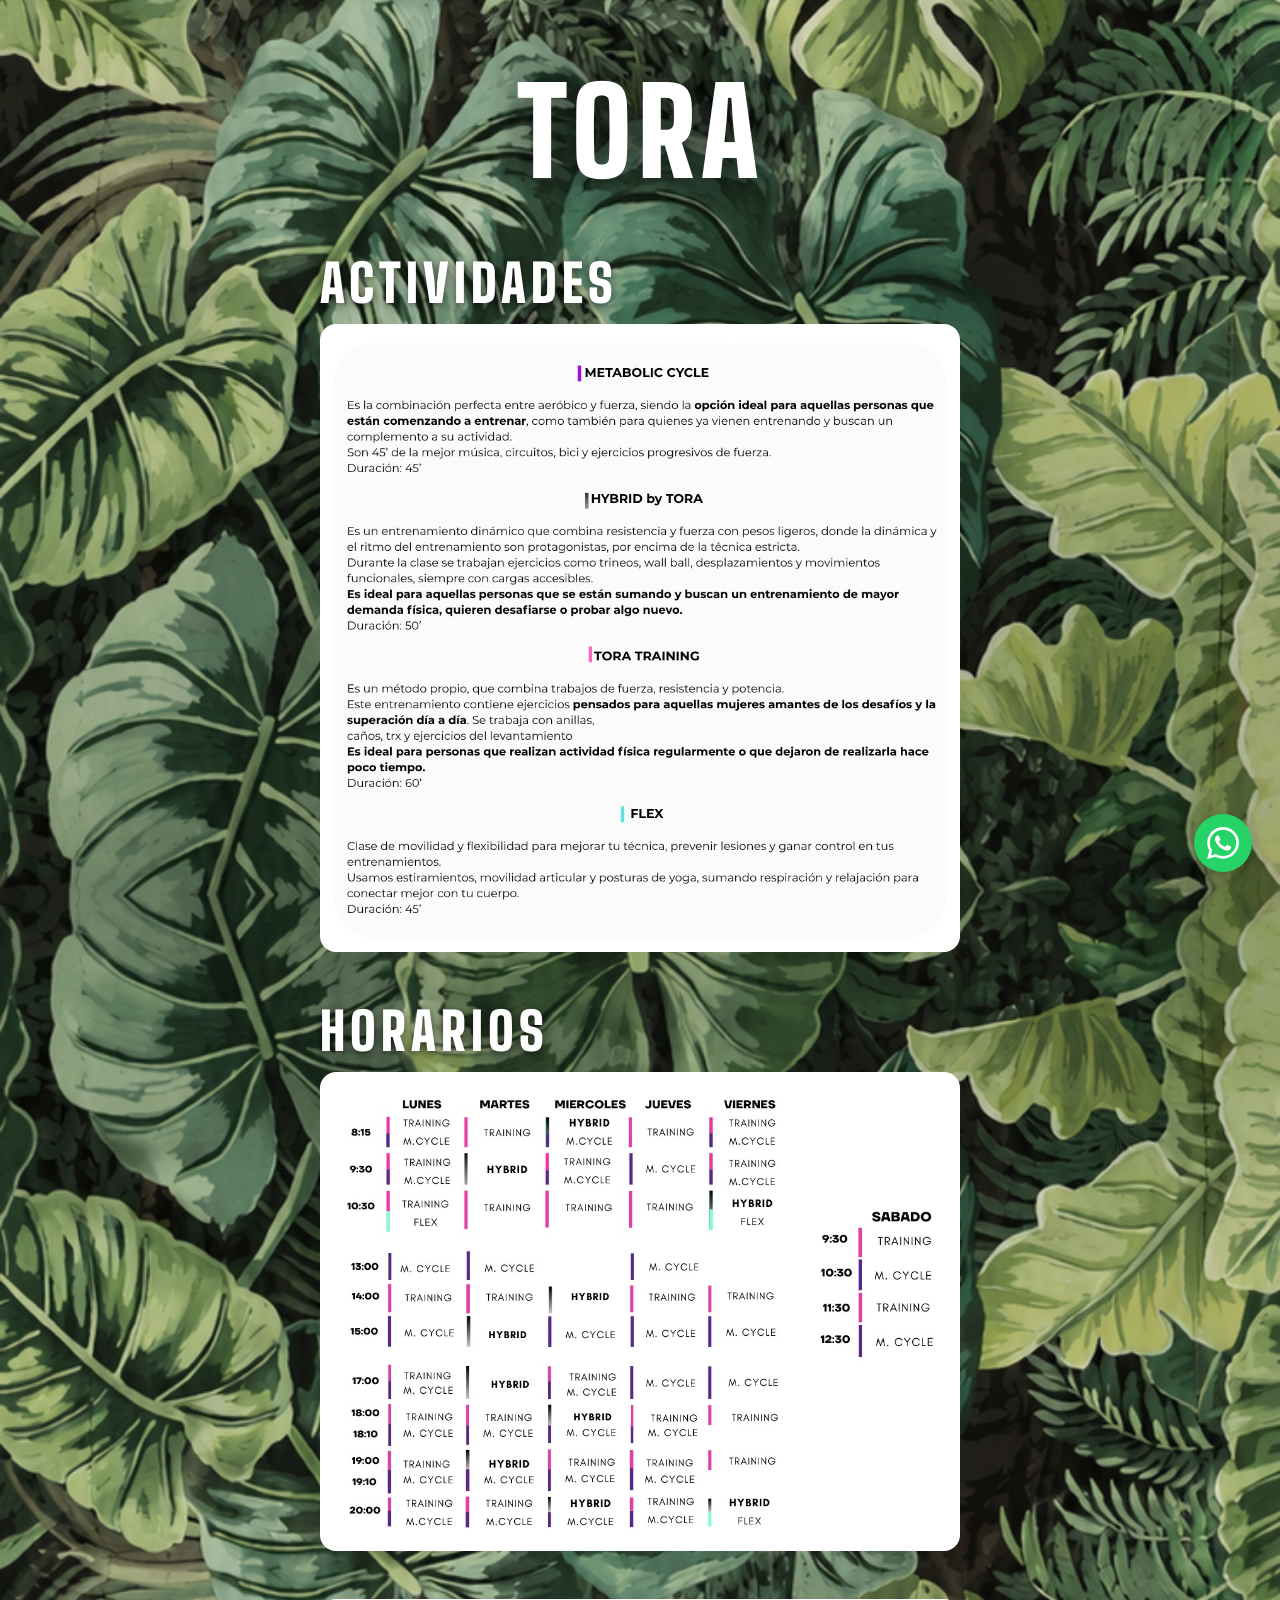
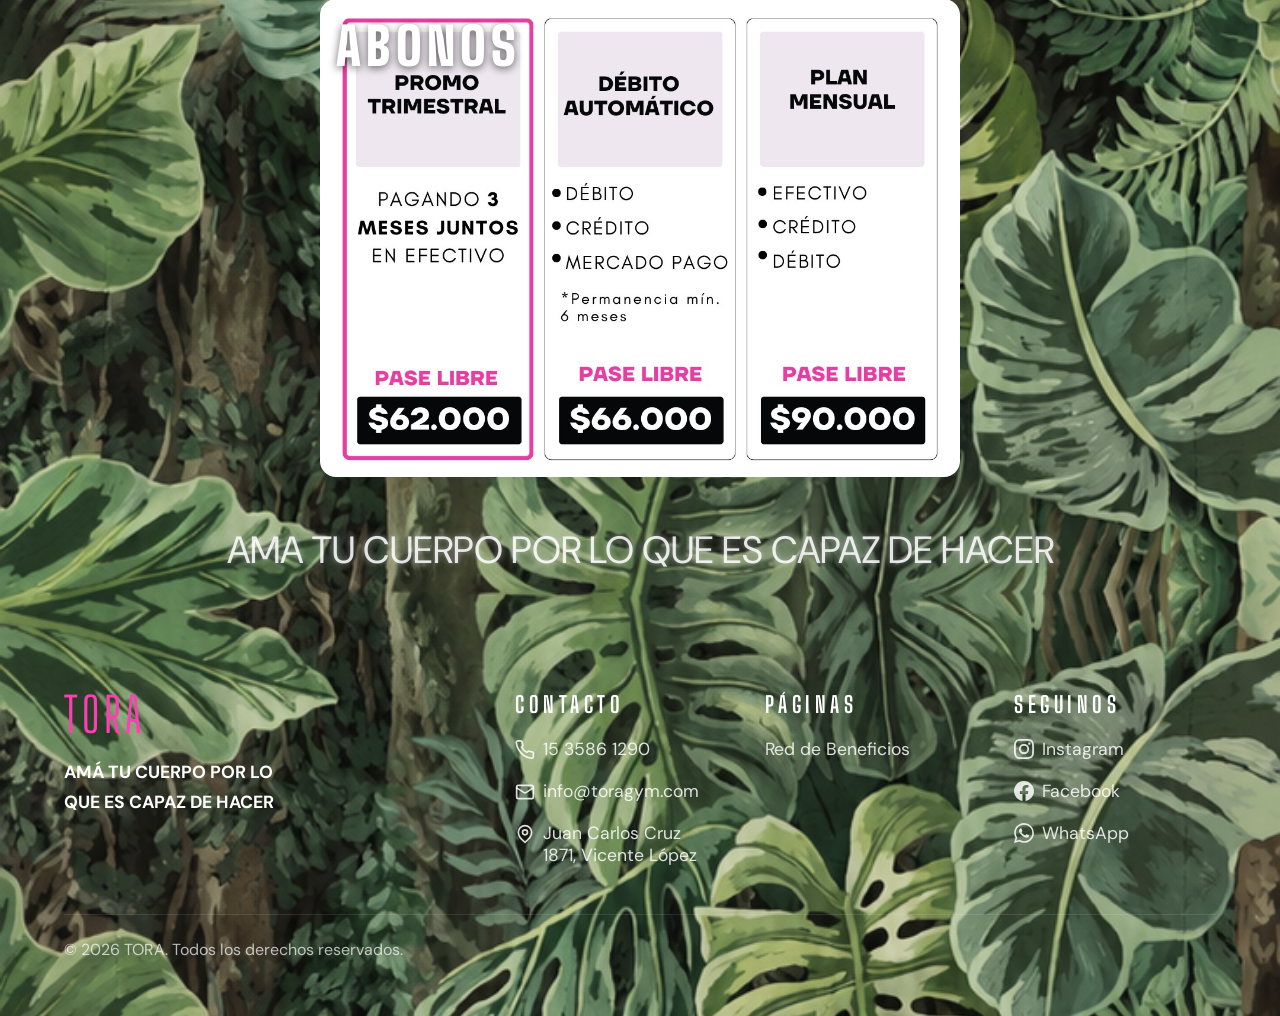
==== index.html @ 44828d50 "feat: título de abonos como overlay en imagen, text-shadow en todos los títulos Co-Authored-By: Clau" ====
<!doctype html>
<html lang="es">
  <head>
    <meta charset="UTF-8" />
    <meta name="viewport" content="width=device-width, initial-scale=1.0" />
    <title>TORA</title>
    <link rel="stylesheet" href="styles.css" />
    <link rel="preconnect" href="https://fonts.googleapis.com" />
    <link rel="preconnect" href="https://fonts.gstatic.com" crossorigin />
    <link
      href="https://fonts.googleapis.com/css2?family=Big+Shoulders+Display:wght@100;400;600;700;800;900&family=DM+Sans:wght@400;500;600;700&display=swap"
      rel="stylesheet"
    />
  </head>
  <body>
    <div class="page">
      <!-- LOGO -->
      <div class="logo-group">
        <h1 class="logo">TORA</h1>
      </div>

      <!-- ACTIVIDADES -->
      <div class="seccion">
        <h2 class="seccion__titulo">Actividades</h2>
        <img
          class="seccion__imagen"
          src="assets/actividades.jpeg"
          alt="Actividades"
          data-index="0"
        />
      </div>

      <!-- HORARIOS -->
      <div class="seccion">
        <h2 class="seccion__titulo">Horarios</h2>
        <img
          class="seccion__imagen"
          src="assets/horarios.jpeg"
          alt="Horarios"
          data-index="1"
        />
      </div>

      <!-- ABONOS -->
      <div class="seccion">
        <div class="seccion__img-wrapper">
          <h2 class="seccion__titulo seccion__titulo--overlay">Abonos</h2>
          <img
            class="seccion__imagen"
            src="assets/abonos.jpeg"
            alt="Abonos"
            data-index="2"
          />
        </div>
      </div>

      <p class="logo-tagline">AMA TU CUERPO POR LO QUE ES CAPAZ DE HACER</p>
    </div>

    <!-- FOOTER -->
    <footer class="footer">
      <div class="footer__inner">
        <div class="footer__grid">
          <!-- Marca -->
          <div class="footer__brand">
            <span class="footer__brand-title">TORA</span>
            <p class="footer__brand-tagline">Amá tu cuerpo por lo</p>
            <p class="footer__brand-tagline">que es capaz de hacer</p>
          </div>


          <!-- Contacto -->
          <div>
            <h4 class="footer__section-title">Contacto</h4>
            <div class="footer__contact">
              <a href="tel:+5491535861290">
                <svg
                  xmlns="http://www.w3.org/2000/svg"
                  width="20"
                  height="20"
                  viewBox="0 0 24 24"
                  fill="none"
                  stroke="currentColor"
                  stroke-width="2"
                  stroke-linecap="round"
                  stroke-linejoin="round"
                  aria-hidden="true"
                >
                  <path
                    d="M22 16.92v3a2 2 0 0 1-2.18 2 19.79 19.79 0 0 1-8.63-3.07A19.5 19.5 0 0 1 4.69 12
                    19.79 19.79 0 0 1 1.61 3.41 2 2 0 0 1 3.59 1h3a2 2 0 0 1 2 1.72c.127.96.361 1.903.7 2.81
                    a2 2 0 0 1-.45 2.11L7.91 8.52a16 16 0 0 0 6.29 6.29l.93-.93a2 2 0 0 1 2.11-.45
                    c.907.339 1.85.573 2.81.7A2 2 0 0 1 22 16.92z"
                  />
                </svg>
                <span>15 3586 1290</span>
              </a>
              <a href="mailto:info@toragym.com">
                <svg
                  xmlns="http://www.w3.org/2000/svg"
                  width="20"
                  height="20"
                  viewBox="0 0 24 24"
                  fill="none"
                  stroke="currentColor"
                  stroke-width="2"
                  stroke-linecap="round"
                  stroke-linejoin="round"
                  aria-hidden="true"
                >
                  <rect width="20" height="16" x="2" y="4" rx="2" />
                  <path d="m22 7-8.97 5.7a1.94 1.94 0 0 1-2.06 0L2 7" />
                </svg>
                <span>info@toragym.com</span>
              </a>
              <a
                href="https://maps.app.goo.gl/5t8VWVGP1xhPYUW1A"
                target="_blank"
                rel="noopener noreferrer"
              >
                <svg
                  xmlns="http://www.w3.org/2000/svg"
                  width="20"
                  height="20"
                  viewBox="0 0 24 24"
                  fill="none"
                  stroke="currentColor"
                  stroke-width="2"
                  stroke-linecap="round"
                  stroke-linejoin="round"
                  aria-hidden="true"
                >
                  <path d="M20 10c0 6-8 12-8 12S4 16 4 10a8 8 0 0 1 16 0Z" />
                  <circle cx="12" cy="10" r="3" />
                </svg>
                <span>Juan Carlos Cruz 1871, Vicente López</span>
              </a>
            </div>
          </div>

          <!-- Páginas -->
          <div>
            <h4 class="footer__section-title">Páginas</h4>
            <ul class="footer__list">
              <li><a href="/beneficios">Red de Beneficios</a></li>
            </ul>
          </div>

          <!-- Redes -->
          <div>
            <h4 class="footer__section-title">Seguinos</h4>
            <ul class="footer__list">
              <li>
                <a
                  href="https://instagram.com/tora_arg"
                  target="_blank"
                  rel="noopener noreferrer"
                >
                  <svg
                    xmlns="http://www.w3.org/2000/svg"
                    width="20"
                    height="20"
                    viewBox="0 0 24 24"
                    fill="currentColor"
                    aria-hidden="true"
                  >
                    <path
                      d="M12 2.163c3.204 0 3.584.012 4.85.07 3.252.148 4.771 1.691 4.919 4.919.058 1.265.069
                      1.645.069 4.849 0 3.205-.012 3.584-.069 4.849-.149 3.225-1.664 4.771-4.919 4.919-1.266.058
                      -1.644.07-4.85.07-3.204 0-3.584-.012-4.849-.07-3.26-.149-4.771-1.699-4.919-4.92-.058-1.265
                      -.07-1.644-.07-4.849 0-3.204.013-3.583.07-4.849.149-3.227 1.664-4.771 4.919-4.919
                      1.266-.057 1.645-.069 4.849-.069zM12 0C8.741 0 8.333.014 7.053.072 2.695.272.273 2.69.073
                      7.052.014 8.333 0 8.741 0 12c0 3.259.014 3.668.072 4.948.2 4.358 2.618 6.78 6.98 6.98
                      C8.333 23.986 8.741 24 12 24c3.259 0 3.668-.014 4.948-.072 4.354-.2 6.782-2.618 6.979-6.98
                      .059-1.28.073-1.689.073-4.948 0-3.259-.014-3.667-.072-4.947-.196-4.354-2.617-6.78-6.979-6.98
                      C15.668.014 15.259 0 12 0zm0 5.838a6.162 6.162 0 1 0 0 12.324 6.162 6.162 0 0 0 0-12.324zM12
                      16a4 4 0 1 1 0-8 4 4 0 0 1 0 8zm6.406-11.845a1.44 1.44 0 1 0 0 2.881 1.44 1.44 0 0 0 0-2.881z"
                    />
                  </svg>
                  Instagram
                </a>
              </li>
              <li>
                <a
                  href="https://www.facebook.com/ToraArg"
                  target="_blank"
                  rel="noopener noreferrer"
                >
                  <svg
                    xmlns="http://www.w3.org/2000/svg"
                    width="20"
                    height="20"
                    viewBox="0 0 24 24"
                    fill="currentColor"
                    aria-hidden="true"
                  >
                    <path
                      d="M24 12.073c0-6.627-5.373-12-12-12s-12 5.373-12 12c0 5.99 4.388 10.954 10.125
                      11.854v-8.385H7.078v-3.47h3.047V9.43c0-3.007 1.792-4.669 4.533-4.669 1.312 0 2.686.235
                      2.686.235v2.953H15.83c-1.491 0-1.956.925-1.956 1.874v2.25h3.328l-.532 3.47h-2.796v8.385
                      C19.612 23.027 24 18.062 24 12.073z"
                    />
                  </svg>
                  Facebook
                </a>
              </li>
              <li>
                <a
                  href="https://wa.me/5491135861290"
                  target="_blank"
                  rel="noopener noreferrer"
                >
                  <svg
                    xmlns="http://www.w3.org/2000/svg"
                    width="20"
                    height="20"
                    viewBox="0 0 24 24"
                    fill="currentColor"
                    aria-hidden="true"
                  >
                    <path
                      d="M17.472 14.382c-.297-.149-1.758-.867-2.03-.967-.273-.099-.471-.148-.67.15
                      -.197.297-.767.966-.94 1.164-.173.199-.347.223-.644.075-.297-.15-1.255-.463-2.39-1.475
                      -.883-.788-1.48-1.761-1.653-2.059-.173-.297-.018-.458.13-.606.134-.133.298-.347.446-.52
                      .149-.174.198-.298.298-.497.099-.198.05-.371-.025-.52-.075-.149-.669-1.612-.916-2.207
                      -.242-.579-.487-.5-.669-.51-.173-.008-.371-.01-.57-.01-.198 0-.52.074-.792.372
                      -.272.297-1.04 1.016-1.04 2.479 0 1.462 1.065 2.875 1.213 3.074.149.198 2.096 3.2
                      5.077 4.487.709.306 1.262.489 1.694.625.712.227 1.36.195 1.871.118.571-.085 1.758-.719
                      2.006-1.413.248-.694.248-1.289.173-1.413-.074-.124-.272-.198-.57-.347m-5.421 7.403h-.004
                      a9.87 9.87 0 0 1-5.031-1.378l-.361-.214-3.741.982.998-3.648-.235-.374a9.86 9.86 0 0 1
                      -1.51-5.26c.001-5.45 4.436-9.884 9.888-9.884 2.64 0 5.122 1.03 6.988 2.898a9.825 9.825
                      0 0 1 2.893 6.994c-.003 5.45-4.437 9.884-9.885 9.884m8.413-18.297A11.815 11.815 0 0 0
                      12.05 0C5.495 0 .16 5.335.157 11.892c0 2.096.547 4.142 1.588 5.945L.057 24l6.305-1.654
                      a11.882 11.882 0 0 0 5.683 1.448h.005c6.554 0 11.89-5.335 11.893-11.893a11.821 11.821
                      0 0 0-3.48-8.413Z"
                    />
                  </svg>
                  WhatsApp
                </a>
              </li>
            </ul>
          </div>
        </div>
        <!-- /.footer__grid -->

        <!-- Bottom bar -->
        <div class="footer__bottom">
          <p class="footer__copy">
            © 2026 TORA. Todos los derechos reservados.
          </p>
        </div>
      </div>
      <!-- /.footer__inner -->
    </footer>

    <!-- LIGHTBOX -->
    <div class="lightbox" id="lightbox">
      <button class="lightbox__close" id="lb-close">&#x2715;</button>
      <img class="lightbox__img" id="lb-img" src="" alt="" />
    </div>

    <a
      class="whatsapp-float"
      href="https://wa.me/5491135861290"
      target="_blank"
      rel="noopener"
    >
      <svg viewBox="0 0 24 24" fill="white" xmlns="http://www.w3.org/2000/svg">
        <path
          d="M17.472 14.382c-.297-.149-1.758-.867-2.03-.967-.273-.099-.471-.148-.67.15-.197.297-.767.966-.94 1.164-.173.199-.347.223-.644.075-.297-.15-1.255-.463-2.39-1.475-.883-.788-1.48-1.761-1.653-2.059-.173-.297-.018-.458.13-.606.134-.133.298-.347.446-.52.149-.174.198-.298.298-.497.099-.198.05-.371-.025-.52-.075-.149-.669-1.612-.916-2.207-.242-.579-.487-.5-.669-.51-.173-.008-.371-.01-.57-.01-.198 0-.52.074-.792.372-.272.297-1.04 1.016-1.04 2.479 0 1.462 1.065 2.875 1.213 3.074.149.198 2.096 3.2 5.077 4.487.709.306 1.262.489 1.694.625.712.227 1.36.195 1.871.118.571-.085 1.758-.719 2.006-1.413.248-.694.248-1.289.173-1.413-.074-.124-.272-.198-.57-.347m-5.421 7.403h-.004a9.87 9.87 0 01-5.031-1.378l-.361-.214-3.741.982.998-3.648-.235-.374a9.86 9.86 0 01-1.51-5.26c.001-5.45 4.436-9.884 9.888-9.884 2.64 0 5.122 1.03 6.988 2.898a9.825 9.825 0 012.893 6.994c-.003 5.45-4.437 9.884-9.885 9.884m8.413-18.297A11.815 11.815 0 0012.05 0C5.495 0 .16 5.335.157 11.892c0 2.096.547 4.142 1.588 5.945L.057 24l6.305-1.654a11.882 11.882 0 005.683 1.448h.005c6.554 0 11.89-5.335 11.893-11.893a11.821 11.821 0 00-3.48-8.413z"
        />
      </svg>
    </a>

    <script>
      const images = [
        { src: "assets/actividades.jpeg", alt: "Actividades" },
        { src: "assets/horarios.jpeg", alt: "Horarios" },
        { src: "assets/abonos.jpeg", alt: "Abonos" },
      ];
      let current = 0;
      const lightbox = document.getElementById("lightbox");
      const lbImg = document.getElementById("lb-img");
      function open(index) {
        current = index;
        lbImg.src = images[current].src;
        lbImg.alt = images[current].alt;
        lightbox.classList.add("lightbox--active");
      }
      function close() {
        lightbox.classList.remove("lightbox--active");
      }
      document.querySelectorAll(".seccion__imagen").forEach((img) => {
        img.addEventListener("click", () => open(Number(img.dataset.index)));
      });
      document.getElementById("lb-close").addEventListener("click", close);
      lightbox.addEventListener("click", (e) => {
        if (e.target === lightbox) close();
      });
      document.addEventListener("keydown", (e) => {
        if (!lightbox.classList.contains("lightbox--active")) return;
        if (e.key === "Escape") close();
      });
    </script>
  </body>
</html>
---- styles.css ----
:root {
  --font-main: "Big Shoulders Display", sans-serif;
  --font-subtitles: "DM Sans", sans-serif;
  --pink: #ff3eb5;
  --white: #ffffff;
}

*,
*::before,
*::after {
  box-sizing: border-box;
  margin: 0;
  padding: 0;
}

body {
  font-family: var(--font-main);
  background-image: url("assets/fondo.png");
  background-size: cover;
  background-position: 70% center;
  background-repeat: no-repeat;
}

.page {
  max-width: 680px;
  margin: 0 auto;
  padding: 60px 20px 60px;
  display: flex;
  flex-direction: column;
  align-items: center;
  gap: 48px;
}

/* ─── LOGO ─── */
.logo-group {
  display: flex;
  flex-direction: column;
  align-items: center;
  gap: 6px;
}

.logo-tagline {
  font-family: var(--font-subtitles);
  font-size: clamp(14px, 4.5vw, 38px);
  color: rgba(255, 255, 255, 0.85);
  text-align: center;
  text-transform: uppercase;
  white-space: nowrap;
  text-shadow:
    0 0 5px rgba(255, 255, 255, 0.3),
    0 0 10px rgba(255, 255, 255, 0.3),
    0 4px 16px rgba(0, 0, 0, 0.3);
}

.logo {
  font-size: clamp(72px, 13vw, 120px);
  font-weight: 900;
  letter-spacing: 6px;
  color: var(--white);
  text-transform: uppercase;
  text-align: left;
  text-shadow: 0 0 50px #000000;
}

/* ─── SECCIÓN ─── */
.seccion {
  width: 100%;
  display: flex;
  flex-direction: column;
  align-items: center;
  gap: 10px;
}

.seccion__titulo {
  width: 100%;
  font-size: clamp(28px, 8vw, 52px);
  font-weight: 900;
  color: #fff;
  text-transform: uppercase;
  letter-spacing: 5px;
  text-align: left;
  text-shadow: 0 2px 8px rgba(0, 0, 0, 0.6);
}

.seccion__imagen {
  width: 100%;
  border-radius: 16px;
  display: block;
}

.seccion__img-wrapper {
  position: relative;
  width: 100%;
}

.seccion__titulo--overlay {
  position: absolute;
  top: 16px;
  left: 16px;
  width: auto;
  text-shadow: 0 2px 8px rgba(0, 0, 0, 0.6);
}

/* ─── BOTONES FLOTANTES ─── */
.whatsapp-float {
  position: fixed;
  right: 28px;
  width: 58px;
  height: 58px;
  border-radius: 50%;
  display: flex;
  align-items: center;
  justify-content: center;
  box-shadow: 0 4px 16px rgba(0, 0, 0, 0.3);
  z-index: 999;
  transition:
    transform 0.2s,
    box-shadow 0.2s;
}

.instagram-float {
  background: radial-gradient(
    circle at 30% 107%,
    #fdf497 0%,
    #fdf497 5%,
    #fd5949 45%,
    #d6249f 60%,
    #285aeb 90%
  );
  bottom: 98px;
}

.whatsapp-float {
  background: #25d366;
  bottom: 28px;
}

.instagram-float:hover,
.whatsapp-float:hover {
  transform: scale(1.1);
  box-shadow: 0 6px 20px rgba(0, 0, 0, 0.4);
}

.instagram-float svg,
.whatsapp-float svg {
  width: 32px;
  height: 32px;
}

/* ─── LIGHTBOX ─── */
.seccion__imagen {
  cursor: zoom-in;
}

.lightbox {
  display: none;
  position: fixed;
  inset: 0;
  background: rgba(0, 0, 0, 0.85);
  z-index: 1000;
  align-items: center;
  justify-content: center;
}

.lightbox--active {
  display: flex;
}

.lightbox__img {
  max-width: 98vw;
  max-height: 98vh;
  border-radius: 12px;
  object-fit: contain;
  box-shadow: 0 8px 40px rgba(0, 0, 0, 0.6);
}

.lightbox__close {
  position: absolute;
  top: 24px;
  right: 28px;
  background: none;
  border: none;
  color: #fff;
  font-size: 32px;
  cursor: pointer;
  line-height: 1;
  opacity: 0.8;
  transition: opacity 0.2s;
}

.lightbox__close:hover {
  opacity: 1;
}

/* ─── FOOTER ─── */
.footer {
  background-color: transparent;
  color: #fff;
}

.footer__inner {
  max-width: 1200px;
  margin: 0 auto;
  padding: 3.5rem 1.5rem;
}

.footer__grid {
  display: grid;
  grid-template-columns: 1fr;
  gap: 3rem;
}

@media (min-width: 768px) {
  .footer__grid {
    grid-template-columns: 2fr 1fr 1fr 1fr;
  }
}

.footer__brand {
  font-family: var(--font-main);
  display: flex;
  flex-direction: column;
  gap: 0.25rem;
}

.footer__brand-title {
  font-family: var(--font-main);
  font-size: 3rem;
  letter-spacing: 0.1em;
  text-transform: uppercase;
  color: var(--pink);
  padding-bottom: 1rem;
  display: block;
  line-height: 1;
}

.footer__brand-tagline {
  font-family: var(--font-subtitles);
  font-size: 1.1rem;
  font-weight: 700;
  text-transform: uppercase;
  color: #fff;
  line-height: 1.5;
}

.footer__section-title {
  font-family: var(--font-main);
  font-size: 1.4rem;
  letter-spacing: 0.2em;
  text-transform: uppercase;
  color: #fff;
  margin-bottom: 1.25rem;
}

.footer__list {
  list-style: none;
  display: flex;
  flex-direction: column;
  justify-content: center;
  gap: 1.25rem;
}

.footer__list a {
  font-family: var(--font-subtitles);
  font-size: 1.1rem;
  color: rgba(255, 255, 255, 0.85);
  text-decoration: none;
  display: flex;
  align-items: center;
  gap: 0.5rem;
  transition: color 0.2s;
}

.footer__list a:hover {
  color: var(--pink);
}

.footer__contact {
  display: flex;
  flex-direction: column;
  gap: 1.25rem;
}

.footer__contact a {
  font-family: var(--font-subtitles);
  font-size: 1.1rem;
  color: rgba(255, 255, 255, 0.85);
  text-decoration: none;
  display: flex;
  align-items: flex-start;
  gap: 0.5rem;
  transition: color 0.2s;
}

.footer__contact a svg {
  flex-shrink: 0;
  margin-top: 2px;
}

.footer__contact a:hover {
  color: var(--pink);
}

.footer__bottom {
  display: flex;
  flex-direction: column;
  align-items: center;
  justify-content: space-between;
  gap: 1rem;
  padding-top: 1.5rem;
  margin-top: 3rem;
  border-top: 1px solid rgba(255, 255, 255, 0.1);
}

@media (min-width: 768px) {
  .footer__bottom {
    flex-direction: row;
  }
}

.footer__copy {
  font-family: var(--font-subtitles);
  font-size: 1rem;
  color: rgba(255, 255, 255, 0.7);
}

.footer__legal {
  display: flex;
  align-items: center;
  gap: 1rem;
}

.footer__legal a {
  font-family: var(--font-subtitles);
  font-size: 1rem;
  color: rgba(255, 255, 255, 0.7);
  text-decoration: none;
  transition: color 0.2s;
}

.footer__legal a:hover {
  color: var(--pink);
}

.footer__legal span {
  color: rgba(255, 255, 255, 0.3);
}
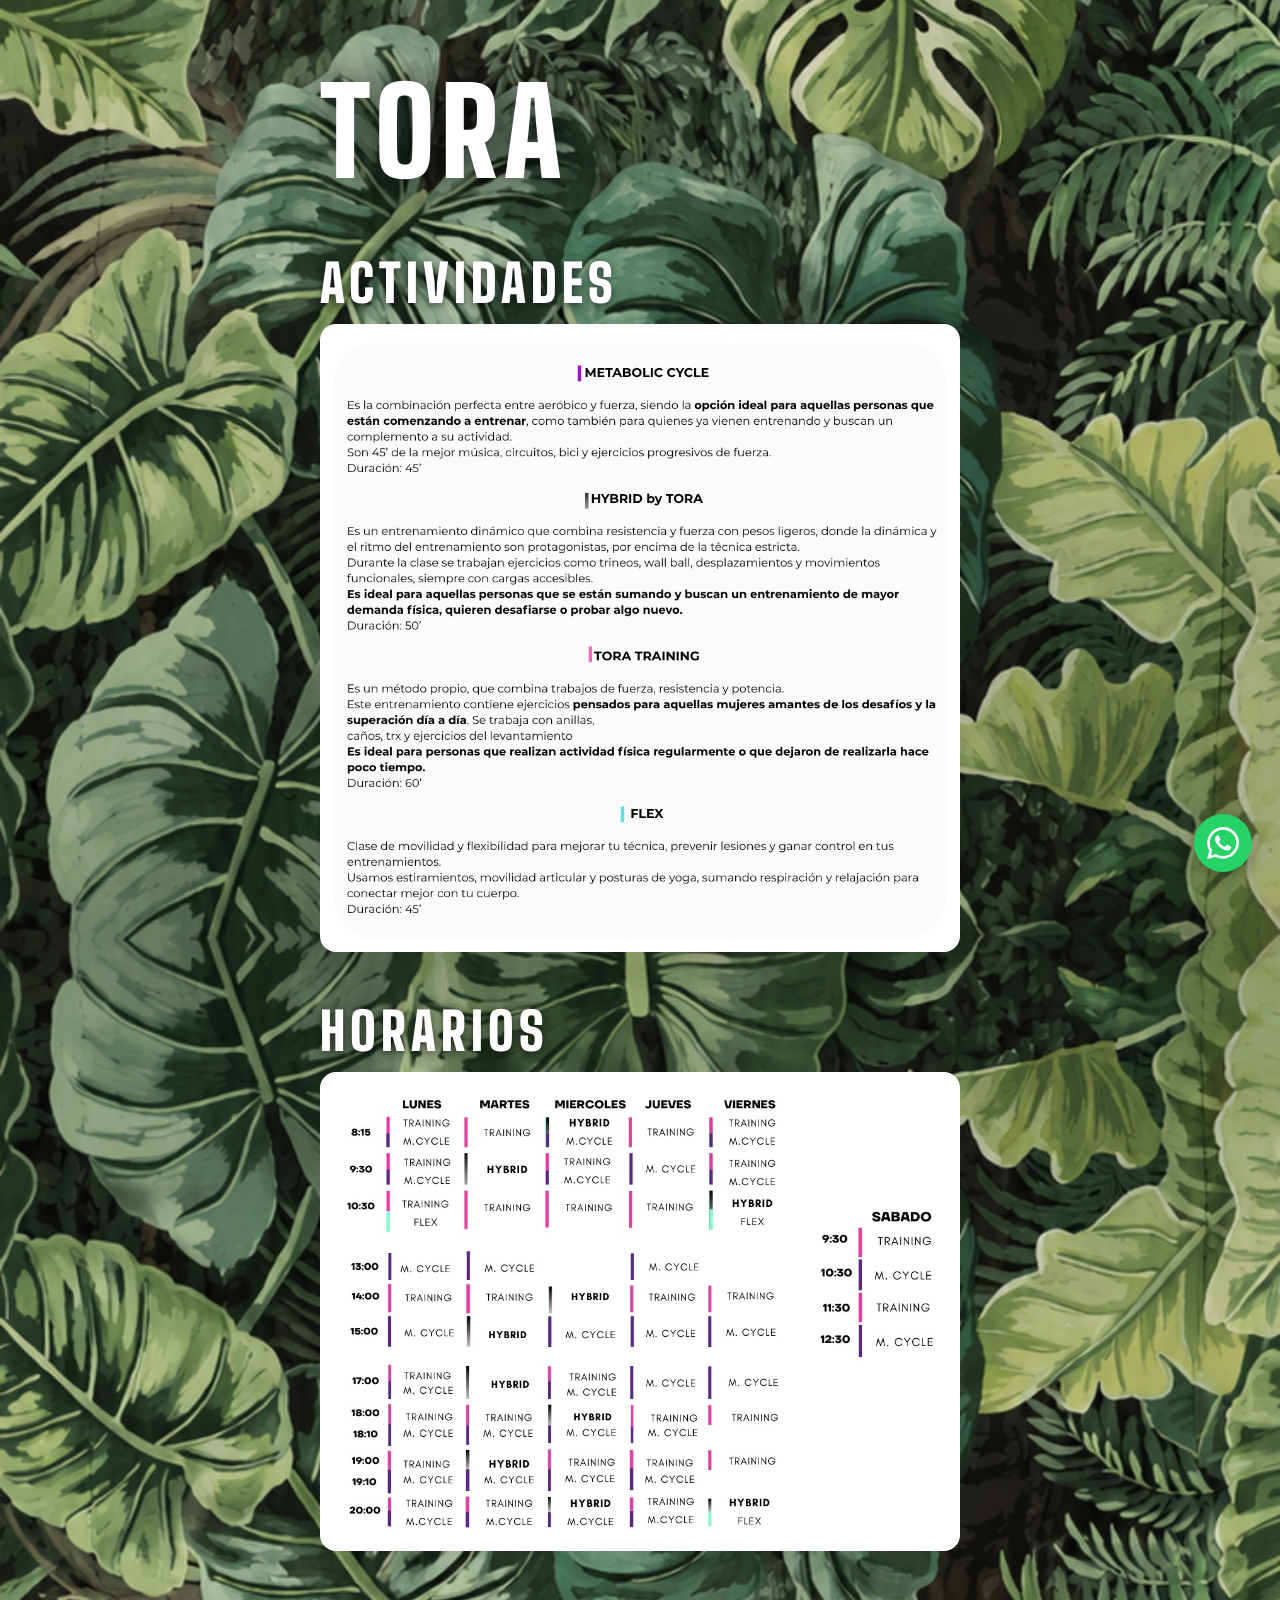
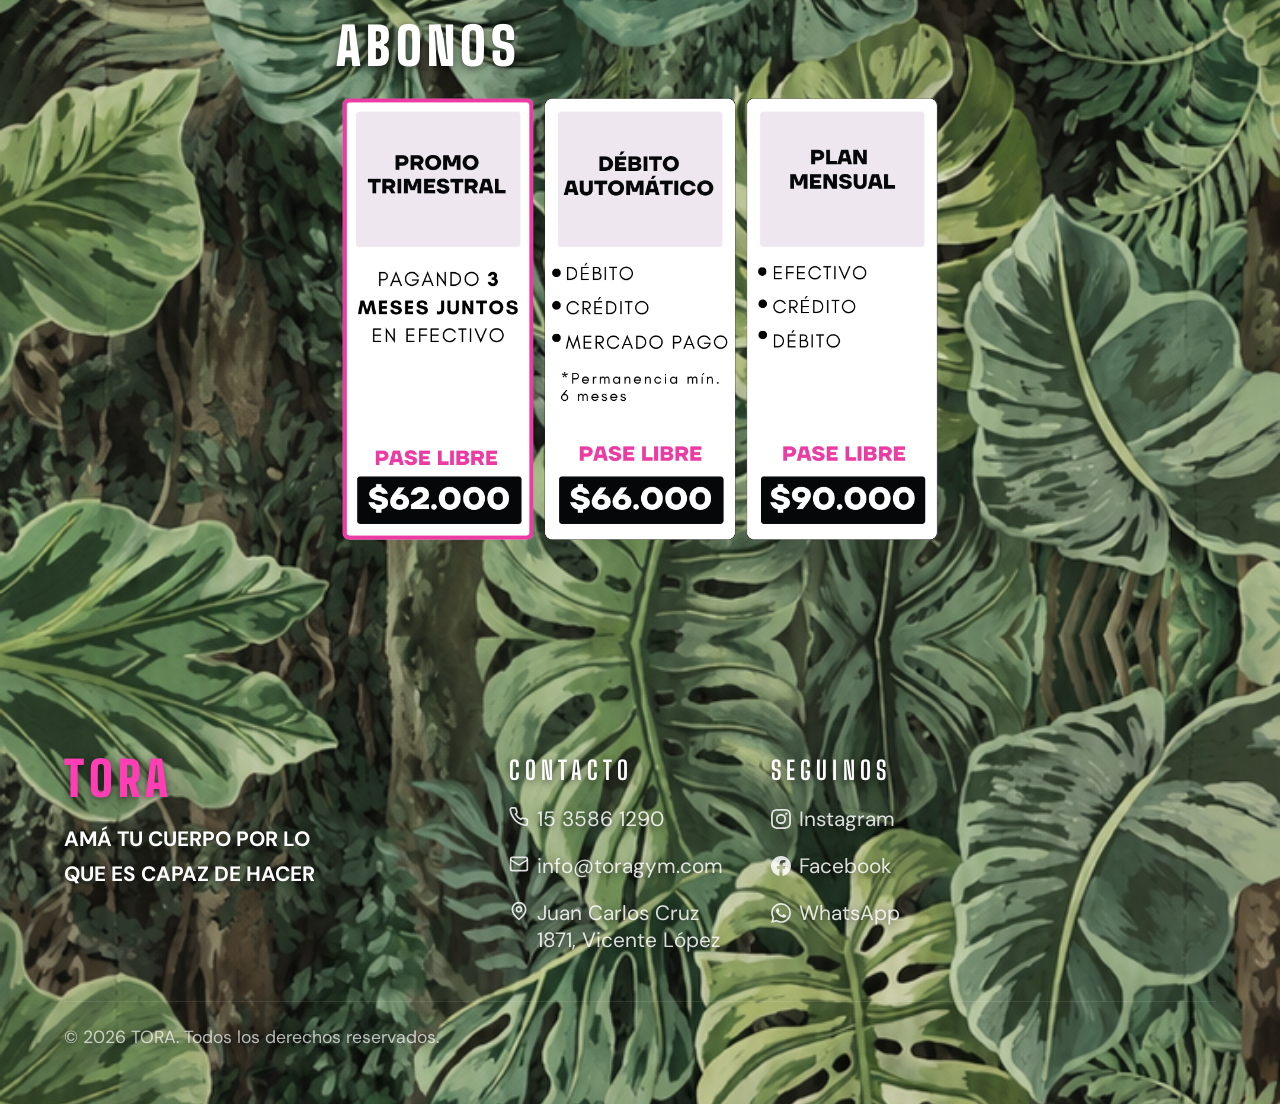
==== commit 7227d880: "update: actualiza imagen abonos y limpia index.html Co-Authored-By: Claude Sonnet 4.6 <noreply@anthr" ====
--- a/index.html
+++ b/index.html
@@ -53,8 +53,6 @@
           />
         </div>
       </div>
-
-      <p class="logo-tagline">AMA TU CUERPO POR LO QUE ES CAPAZ DE HACER</p>
     </div>
 
     <!-- FOOTER -->
@@ -67,7 +65,6 @@
             <p class="footer__brand-tagline">Amá tu cuerpo por lo</p>
             <p class="footer__brand-tagline">que es capaz de hacer</p>
           </div>
-
 
           <!-- Contacto -->
           <div>
@@ -136,14 +133,6 @@
                 <span>Juan Carlos Cruz 1871, Vicente López</span>
               </a>
             </div>
-          </div>
-
-          <!-- Páginas -->
-          <div>
-            <h4 class="footer__section-title">Páginas</h4>
-            <ul class="footer__list">
-              <li><a href="/beneficios">Red de Beneficios</a></li>
-            </ul>
           </div>
 
           <!-- Redes -->
--- a/styles.css
+++ b/styles.css
@@ -33,9 +33,10 @@
 
 /* ─── LOGO ─── */
 .logo-group {
-  display: flex;
-  flex-direction: column;
-  align-items: center;
+  width: 100%;
+  display: flex;
+  flex-direction: column;
+  align-items: flex-start;
   gap: 6px;
 }
 
@@ -118,30 +119,16 @@
     box-shadow 0.2s;
 }
 
-.instagram-float {
-  background: radial-gradient(
-    circle at 30% 107%,
-    #fdf497 0%,
-    #fdf497 5%,
-    #fd5949 45%,
-    #d6249f 60%,
-    #285aeb 90%
-  );
-  bottom: 98px;
-}
-
 .whatsapp-float {
   background: #25d366;
   bottom: 28px;
 }
 
-.instagram-float:hover,
 .whatsapp-float:hover {
   transform: scale(1.1);
   box-shadow: 0 6px 20px rgba(0, 0, 0, 0.4);
 }
 
-.instagram-float svg,
 .whatsapp-float svg {
   width: 32px;
   height: 32px;
@@ -196,6 +183,7 @@
 .footer {
   background-color: transparent;
   color: #fff;
+  text-shadow: 0 2px 8px rgba(0, 0, 0, 0.6);
 }
 
 .footer__inner {
@@ -226,6 +214,7 @@
 .footer__brand-title {
   font-family: var(--font-main);
   font-size: 3rem;
+  font-weight: 900;
   letter-spacing: 0.1em;
   text-transform: uppercase;
   color: var(--pink);
@@ -236,7 +225,7 @@
 
 .footer__brand-tagline {
   font-family: var(--font-subtitles);
-  font-size: 1.1rem;
+  font-size: 1.3rem;
   font-weight: 700;
   text-transform: uppercase;
   color: #fff;
@@ -245,7 +234,7 @@
 
 .footer__section-title {
   font-family: var(--font-main);
-  font-size: 1.4rem;
+  font-size: 1.6rem;
   letter-spacing: 0.2em;
   text-transform: uppercase;
   color: #fff;
@@ -262,7 +251,7 @@
 
 .footer__list a {
   font-family: var(--font-subtitles);
-  font-size: 1.1rem;
+  font-size: 1.3rem;
   color: rgba(255, 255, 255, 0.85);
   text-decoration: none;
   display: flex;
@@ -283,7 +272,7 @@
 
 .footer__contact a {
   font-family: var(--font-subtitles);
-  font-size: 1.1rem;
+  font-size: 1.3rem;
   color: rgba(255, 255, 255, 0.85);
   text-decoration: none;
   display: flex;
@@ -320,28 +309,7 @@
 
 .footer__copy {
   font-family: var(--font-subtitles);
-  font-size: 1rem;
+  font-size: 1.1rem;
   color: rgba(255, 255, 255, 0.7);
 }
 
-.footer__legal {
-  display: flex;
-  align-items: center;
-  gap: 1rem;
-}
-
-.footer__legal a {
-  font-family: var(--font-subtitles);
-  font-size: 1rem;
-  color: rgba(255, 255, 255, 0.7);
-  text-decoration: none;
-  transition: color 0.2s;
-}
-
-.footer__legal a:hover {
-  color: var(--pink);
-}
-
-.footer__legal span {
-  color: rgba(255, 255, 255, 0.3);
-}
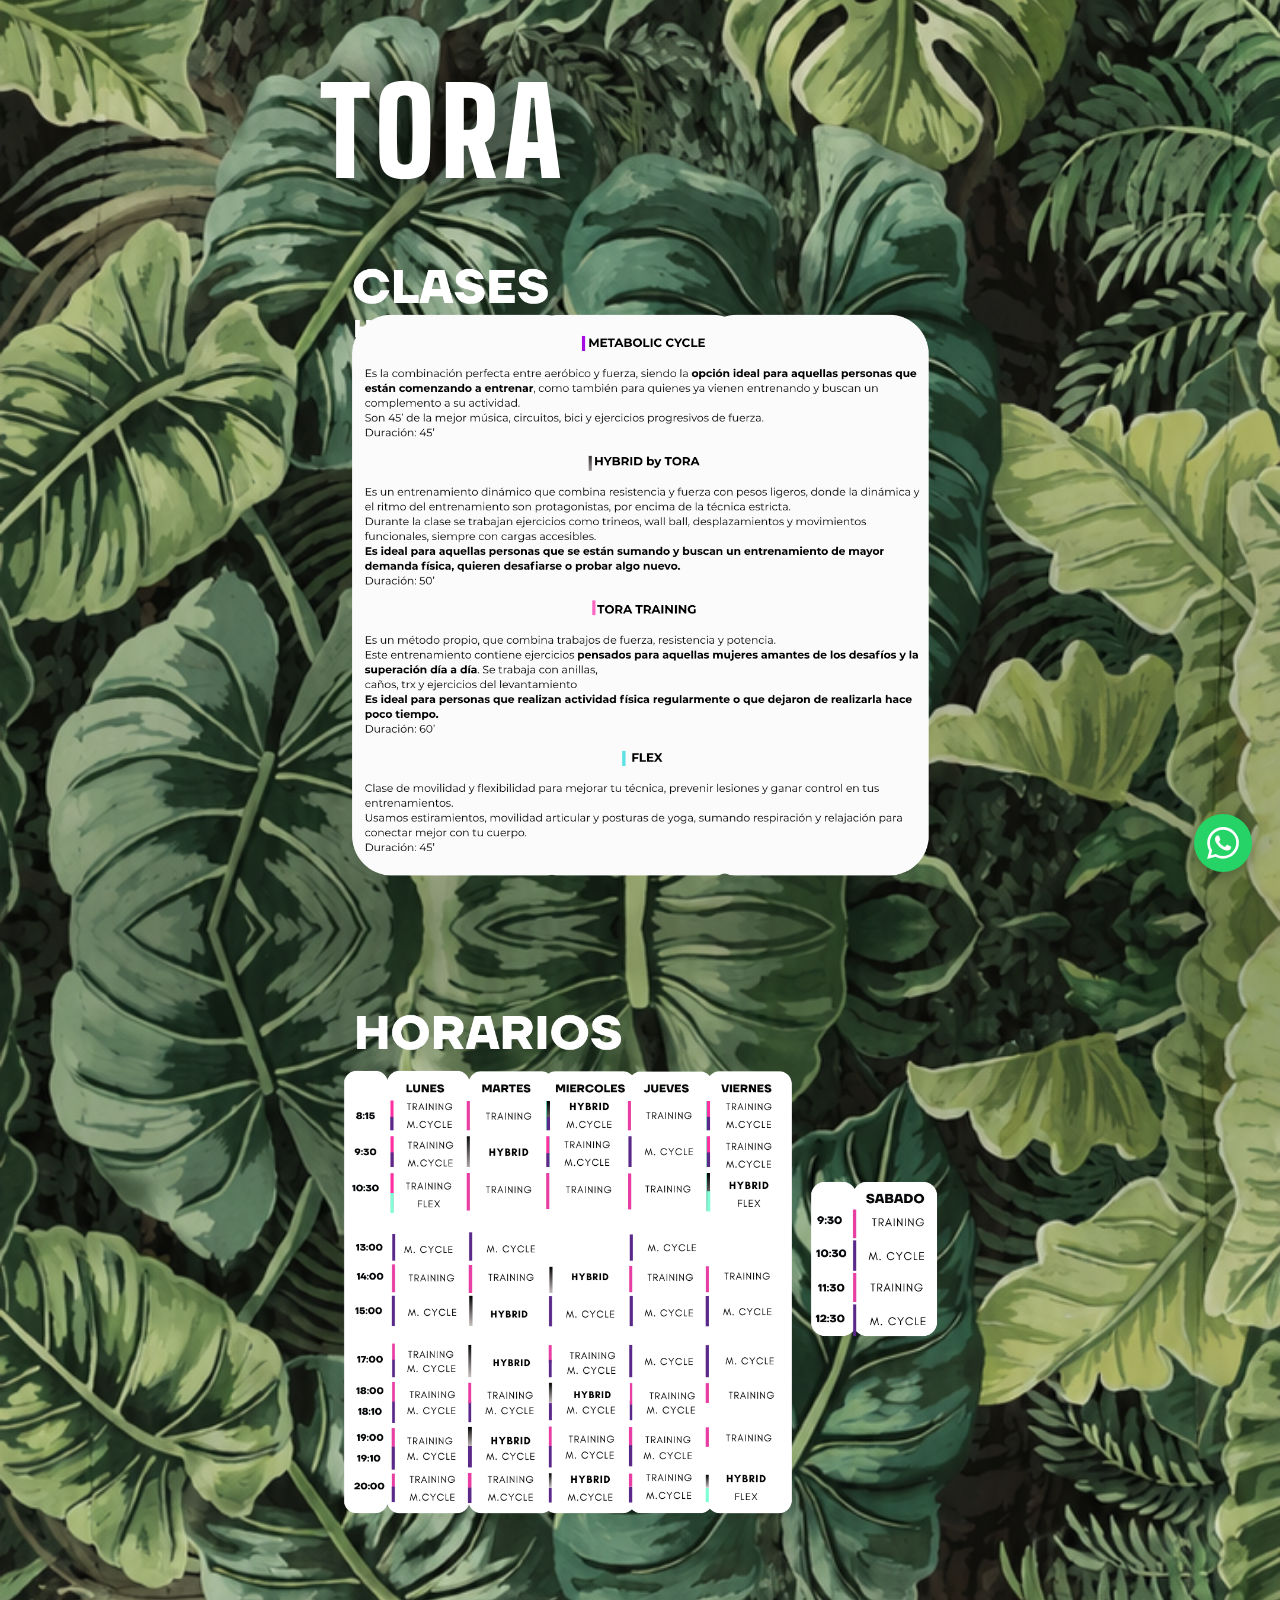
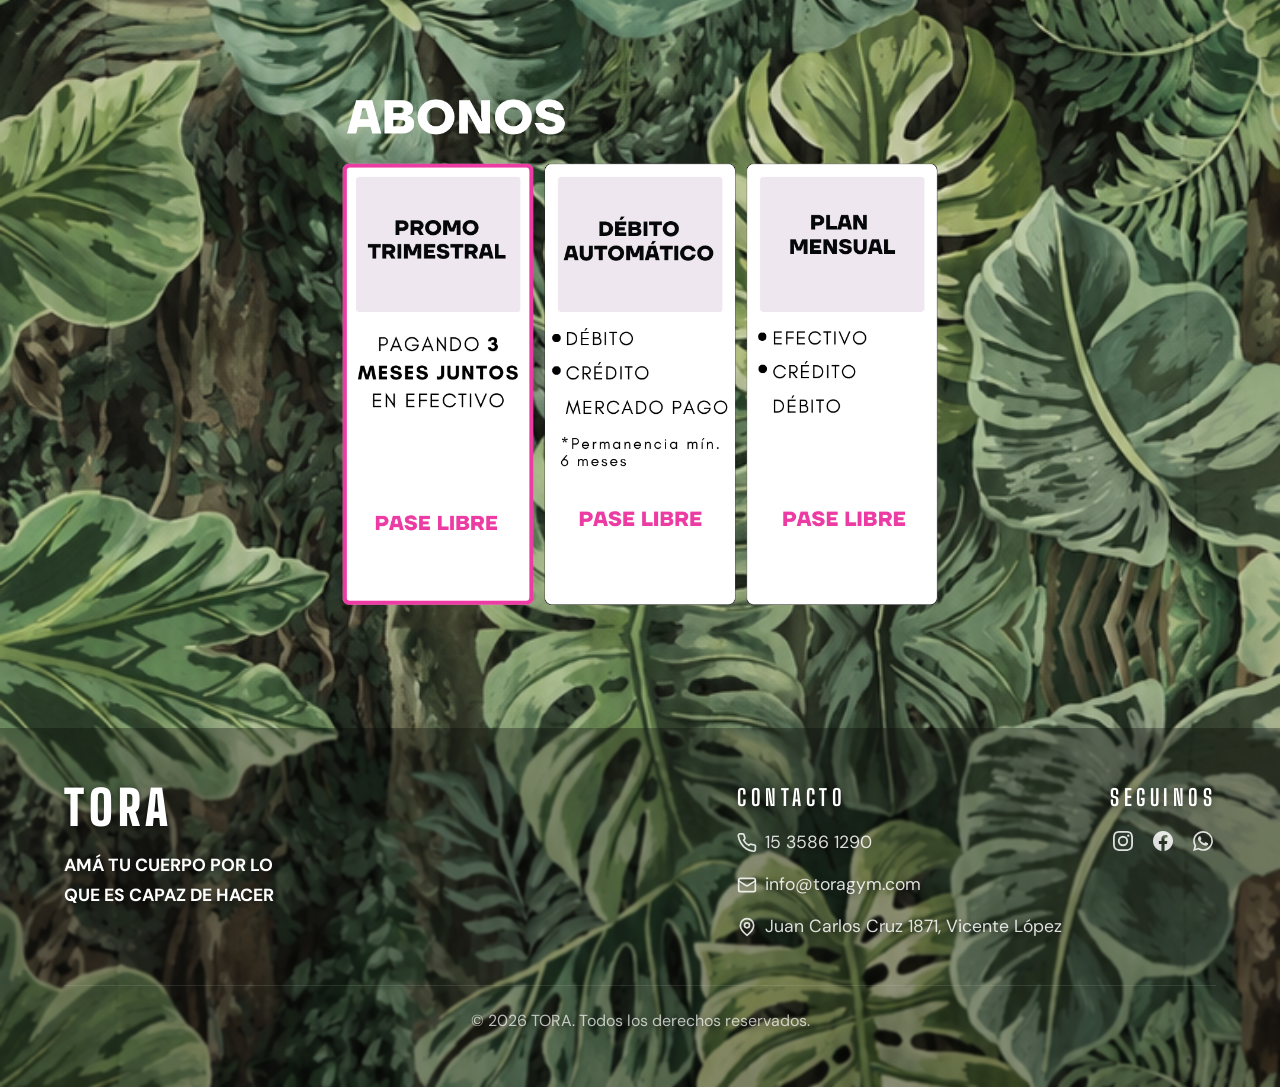
==== commit 98686032: "style: centra contenido del footer y ajusta layout del grid Co-Authored-By: Claude Sonnet 4.6 <norep" ====
--- a/index.html
+++ b/index.html
@@ -21,7 +21,6 @@
 
       <!-- ACTIVIDADES -->
       <div class="seccion">
-        <h2 class="seccion__titulo">Actividades</h2>
         <img
           class="seccion__imagen"
           src="assets/actividades.jpeg"
@@ -32,7 +31,6 @@
 
       <!-- HORARIOS -->
       <div class="seccion">
-        <h2 class="seccion__titulo">Horarios</h2>
         <img
           class="seccion__imagen"
           src="assets/horarios.jpeg"
@@ -44,8 +42,7 @@
       <!-- ABONOS -->
       <div class="seccion">
         <div class="seccion__img-wrapper">
-          <h2 class="seccion__titulo seccion__titulo--overlay">Abonos</h2>
-          <img
+<img
             class="seccion__imagen"
             src="assets/abonos.jpeg"
             alt="Abonos"
@@ -67,7 +64,7 @@
           </div>
 
           <!-- Contacto -->
-          <div>
+          <div class="footer__contact-group">
             <h4 class="footer__section-title">Contacto</h4>
             <div class="footer__contact">
               <a href="tel:+5491535861290">
@@ -144,6 +141,7 @@
                   href="https://instagram.com/tora_arg"
                   target="_blank"
                   rel="noopener noreferrer"
+                  aria-label="Instagram"
                 >
                   <svg
                     xmlns="http://www.w3.org/2000/svg"
@@ -166,7 +164,6 @@
                       16a4 4 0 1 1 0-8 4 4 0 0 1 0 8zm6.406-11.845a1.44 1.44 0 1 0 0 2.881 1.44 1.44 0 0 0 0-2.881z"
                     />
                   </svg>
-                  Instagram
                 </a>
               </li>
               <li>
@@ -174,6 +171,7 @@
                   href="https://www.facebook.com/ToraArg"
                   target="_blank"
                   rel="noopener noreferrer"
+                  aria-label="Facebook"
                 >
                   <svg
                     xmlns="http://www.w3.org/2000/svg"
@@ -190,7 +188,6 @@
                       C19.612 23.027 24 18.062 24 12.073z"
                     />
                   </svg>
-                  Facebook
                 </a>
               </li>
               <li>
@@ -198,6 +195,7 @@
                   href="https://wa.me/5491135861290"
                   target="_blank"
                   rel="noopener noreferrer"
+                  aria-label="WhatsApp"
                 >
                   <svg
                     xmlns="http://www.w3.org/2000/svg"
@@ -224,7 +222,6 @@
                       0 0 0-3.48-8.413Z"
                     />
                   </svg>
-                  WhatsApp
                 </a>
               </li>
             </ul>
--- a/styles.css
+++ b/styles.css
@@ -69,7 +69,6 @@
   display: flex;
   flex-direction: column;
   align-items: center;
-  gap: 10px;
 }
 
 .seccion__titulo {
@@ -181,7 +180,9 @@
 
 /* ─── FOOTER ─── */
 .footer {
-  background-color: transparent;
+  background-color: rgba(0, 0, 0, 0.3);
+  backdrop-filter: blur(1px);
+  -webkit-backdrop-filter: blur(1px);
   color: #fff;
   text-shadow: 0 2px 8px rgba(0, 0, 0, 0.6);
 }
@@ -196,11 +197,12 @@
   display: grid;
   grid-template-columns: 1fr;
   gap: 3rem;
+  text-align: center;
 }
 
 @media (min-width: 768px) {
   .footer__grid {
-    grid-template-columns: 2fr 1fr 1fr 1fr;
+    grid-template-columns: 1fr auto auto;
   }
 }
 
@@ -208,6 +210,8 @@
   font-family: var(--font-main);
   display: flex;
   flex-direction: column;
+  align-items: flex-start;
+  text-align: left;
   gap: 0.25rem;
 }
 
@@ -217,7 +221,7 @@
   font-weight: 900;
   letter-spacing: 0.1em;
   text-transform: uppercase;
-  color: var(--pink);
+  color: var(--white);
   padding-bottom: 1rem;
   display: block;
   line-height: 1;
@@ -225,16 +229,20 @@
 
 .footer__brand-tagline {
   font-family: var(--font-subtitles);
-  font-size: 1.3rem;
+  font-size: 1.1rem;
   font-weight: 700;
   text-transform: uppercase;
   color: #fff;
   line-height: 1.5;
+}
+
+.footer__contact-group .footer__section-title {
+  text-align: left;
 }
 
 .footer__section-title {
   font-family: var(--font-main);
-  font-size: 1.6rem;
+  font-size: 1.4rem;
   letter-spacing: 0.2em;
   text-transform: uppercase;
   color: #fff;
@@ -244,14 +252,14 @@
 .footer__list {
   list-style: none;
   display: flex;
-  flex-direction: column;
+  flex-direction: row;
   justify-content: center;
   gap: 1.25rem;
 }
 
 .footer__list a {
   font-family: var(--font-subtitles);
-  font-size: 1.3rem;
+  font-size: 1.1rem;
   color: rgba(255, 255, 255, 0.85);
   text-decoration: none;
   display: flex;
@@ -272,7 +280,7 @@
 
 .footer__contact a {
   font-family: var(--font-subtitles);
-  font-size: 1.3rem;
+  font-size: 1.1rem;
   color: rgba(255, 255, 255, 0.85);
   text-decoration: none;
   display: flex;
@@ -309,7 +317,9 @@
 
 .footer__copy {
   font-family: var(--font-subtitles);
-  font-size: 1.1rem;
+  font-size: 1rem;
   color: rgba(255, 255, 255, 0.7);
-}
-
+  text-align: center;
+  width: 100%;
+}
+
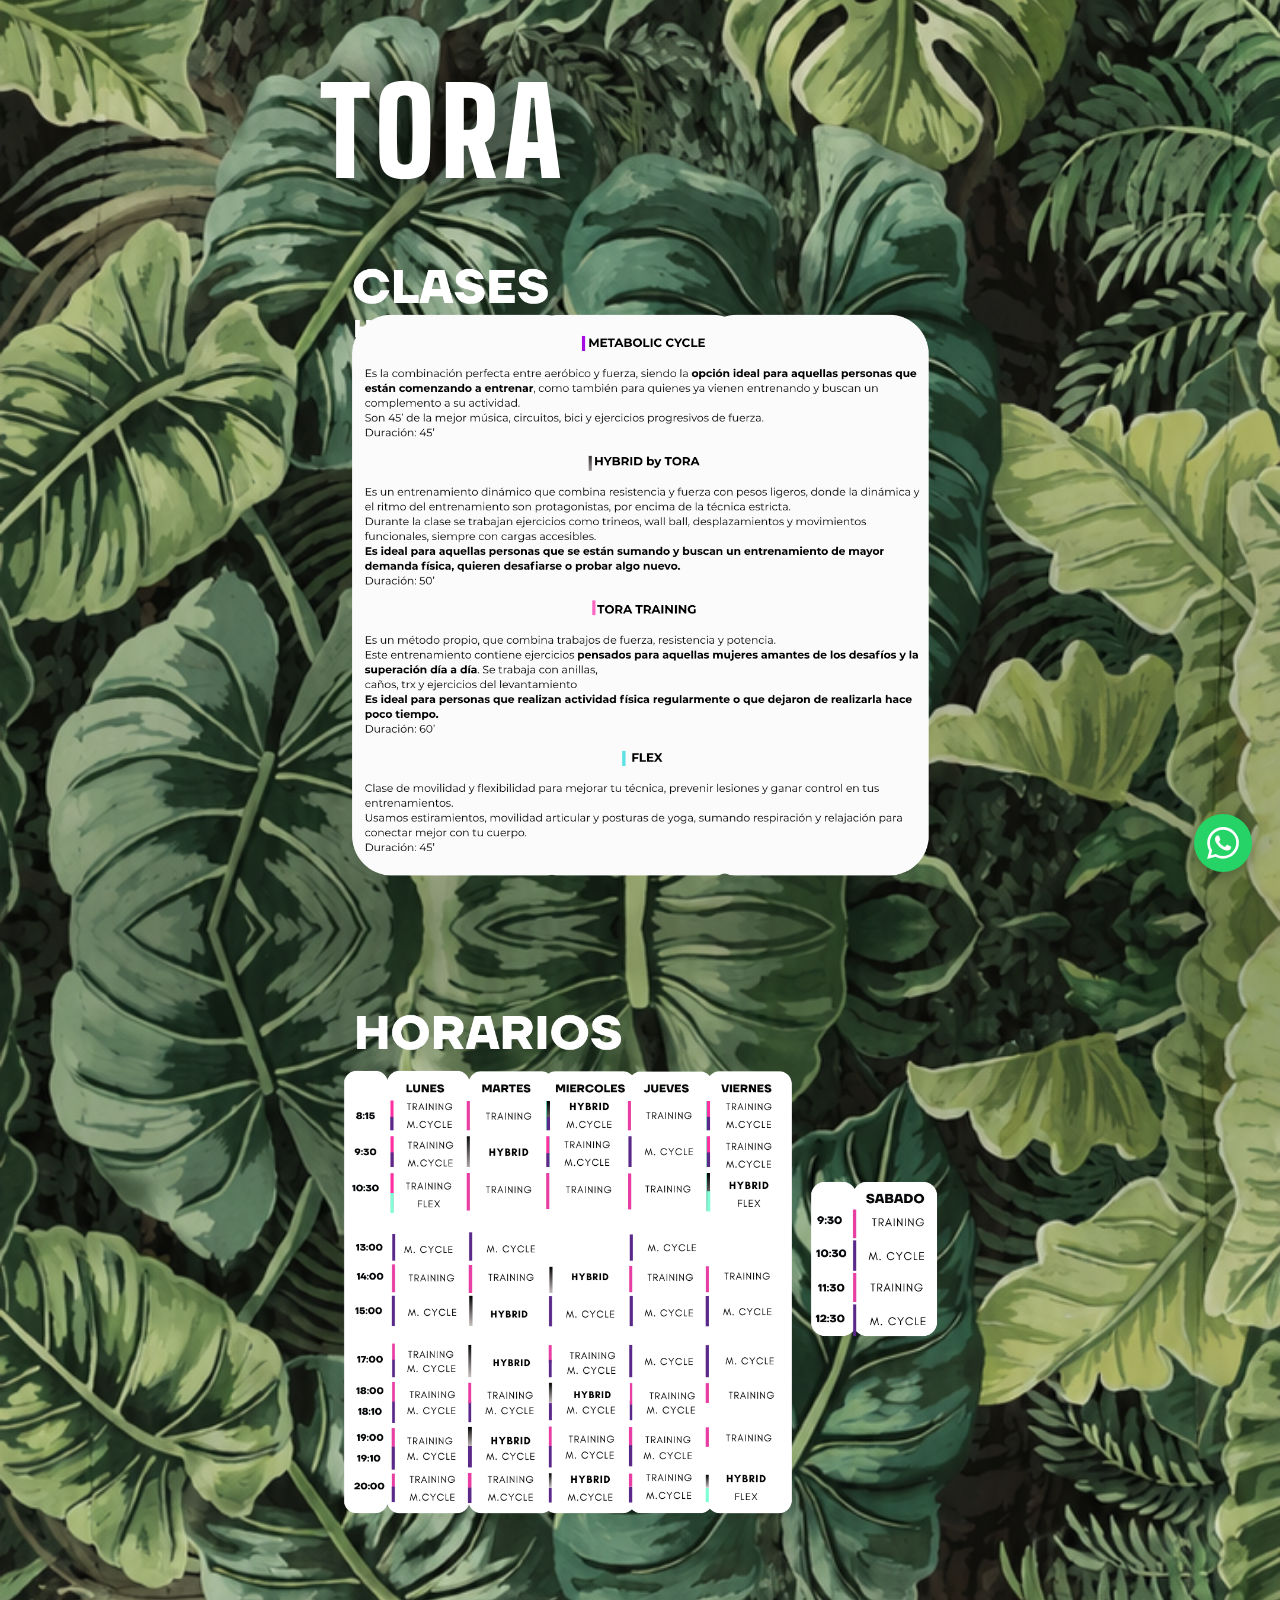
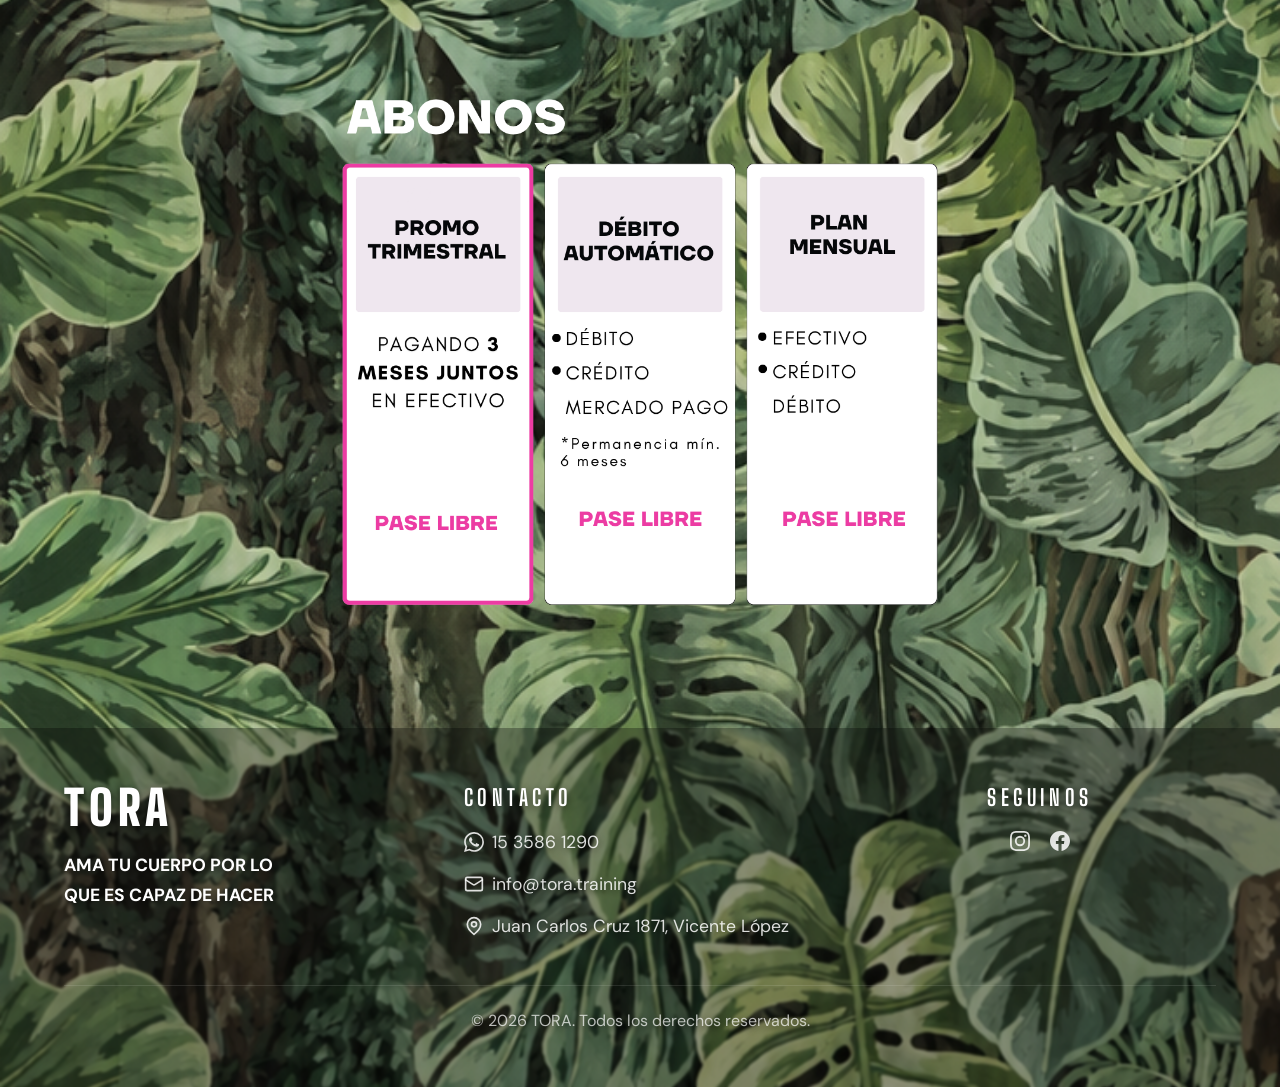
==== commit da0ca911: "refactor: limpia HTML/CSS, separa JS, mejora footer y accesibilidad - Elimina código duplicado y cla" ====
--- a/index.html
+++ b/index.html
@@ -41,14 +41,12 @@
 
       <!-- ABONOS -->
       <div class="seccion">
-        <div class="seccion__img-wrapper">
-<img
-            class="seccion__imagen"
-            src="assets/abonos.jpeg"
-            alt="Abonos"
-            data-index="2"
-          />
-        </div>
+        <img
+          class="seccion__imagen"
+          src="assets/abonos.jpeg"
+          alt="Abonos"
+          data-index="2"
+        />
       </div>
     </div>
 
@@ -59,7 +57,7 @@
           <!-- Marca -->
           <div class="footer__brand">
             <span class="footer__brand-title">TORA</span>
-            <p class="footer__brand-tagline">Amá tu cuerpo por lo</p>
+            <p class="footer__brand-tagline">Ama tu cuerpo por lo</p>
             <p class="footer__brand-tagline">que es capaz de hacer</p>
           </div>
 
@@ -67,7 +65,26 @@
           <div class="footer__contact-group">
             <h4 class="footer__section-title">Contacto</h4>
             <div class="footer__contact">
-              <a href="tel:+5491535861290">
+              <a
+                href="https://wa.me/5491135861290"
+                target="_blank"
+                rel="noopener noreferrer"
+              >
+                <svg
+                  xmlns="http://www.w3.org/2000/svg"
+                  width="20"
+                  height="20"
+                  viewBox="0 0 24 24"
+                  fill="currentColor"
+                  aria-hidden="true"
+                >
+                  <path
+                    d="M17.472 14.382c-.297-.149-1.758-.867-2.03-.967-.273-.099-.471-.148-.67.15-.197.297-.767.966-.94 1.164-.173.199-.347.223-.644.075-.297-.15-1.255-.463-2.39-1.475-.883-.788-1.48-1.761-1.653-2.059-.173-.297-.018-.458.13-.606.134-.133.298-.347.446-.52.149-.174.198-.298.298-.497.099-.198.05-.371-.025-.52-.075-.149-.669-1.612-.916-2.207-.242-.579-.487-.5-.669-.51-.173-.008-.371-.01-.57-.01-.198 0-.52.074-.792.372-.272.297-1.04 1.016-1.04 2.479 0 1.462 1.065 2.875 1.213 3.074.149.198 2.096 3.2 5.077 4.487.709.306 1.262.489 1.694.625.712.227 1.36.195 1.871.118.571-.085 1.758-.719 2.006-1.413.248-.694.248-1.289.173-1.413-.074-.124-.272-.198-.57-.347m-5.421 7.403h-.004a9.87 9.87 0 01-5.031-1.378l-.361-.214-3.741.982.998-3.648-.235-.374a9.86 9.86 0 01-1.51-5.26c.001-5.45 4.436-9.884 9.888-9.884 2.64 0 5.122 1.03 6.988 2.898a9.825 9.825 0 012.893 6.994c-.003 5.45-4.437 9.884-9.885 9.884m8.413-18.297A11.815 11.815 0 0012.05 0C5.495 0 .16 5.335.157 11.892c0 2.096.547 4.142 1.588 5.945L.057 24l6.305-1.654a11.882 11.882 0 005.683 1.448h.005c6.554 0 11.89-5.335 11.893-11.893a11.821 11.821 0 00-3.48-8.413z"
+                  />
+                </svg>
+                <span>15 3586 1290</span>
+              </a>
+              <a href="mailto:info@tora.training">
                 <svg
                   xmlns="http://www.w3.org/2000/svg"
                   width="20"
@@ -80,32 +97,10 @@
                   stroke-linejoin="round"
                   aria-hidden="true"
                 >
-                  <path
-                    d="M22 16.92v3a2 2 0 0 1-2.18 2 19.79 19.79 0 0 1-8.63-3.07A19.5 19.5 0 0 1 4.69 12
-                    19.79 19.79 0 0 1 1.61 3.41 2 2 0 0 1 3.59 1h3a2 2 0 0 1 2 1.72c.127.96.361 1.903.7 2.81
-                    a2 2 0 0 1-.45 2.11L7.91 8.52a16 16 0 0 0 6.29 6.29l.93-.93a2 2 0 0 1 2.11-.45
-                    c.907.339 1.85.573 2.81.7A2 2 0 0 1 22 16.92z"
-                  />
-                </svg>
-                <span>15 3586 1290</span>
-              </a>
-              <a href="mailto:info@toragym.com">
-                <svg
-                  xmlns="http://www.w3.org/2000/svg"
-                  width="20"
-                  height="20"
-                  viewBox="0 0 24 24"
-                  fill="none"
-                  stroke="currentColor"
-                  stroke-width="2"
-                  stroke-linecap="round"
-                  stroke-linejoin="round"
-                  aria-hidden="true"
-                >
                   <rect width="20" height="16" x="2" y="4" rx="2" />
                   <path d="m22 7-8.97 5.7a1.94 1.94 0 0 1-2.06 0L2 7" />
                 </svg>
-                <span>info@toragym.com</span>
+                <span>info@tora.training</span>
               </a>
               <a
                 href="https://maps.app.goo.gl/5t8VWVGP1xhPYUW1A"
@@ -190,40 +185,6 @@
                   </svg>
                 </a>
               </li>
-              <li>
-                <a
-                  href="https://wa.me/5491135861290"
-                  target="_blank"
-                  rel="noopener noreferrer"
-                  aria-label="WhatsApp"
-                >
-                  <svg
-                    xmlns="http://www.w3.org/2000/svg"
-                    width="20"
-                    height="20"
-                    viewBox="0 0 24 24"
-                    fill="currentColor"
-                    aria-hidden="true"
-                  >
-                    <path
-                      d="M17.472 14.382c-.297-.149-1.758-.867-2.03-.967-.273-.099-.471-.148-.67.15
-                      -.197.297-.767.966-.94 1.164-.173.199-.347.223-.644.075-.297-.15-1.255-.463-2.39-1.475
-                      -.883-.788-1.48-1.761-1.653-2.059-.173-.297-.018-.458.13-.606.134-.133.298-.347.446-.52
-                      .149-.174.198-.298.298-.497.099-.198.05-.371-.025-.52-.075-.149-.669-1.612-.916-2.207
-                      -.242-.579-.487-.5-.669-.51-.173-.008-.371-.01-.57-.01-.198 0-.52.074-.792.372
-                      -.272.297-1.04 1.016-1.04 2.479 0 1.462 1.065 2.875 1.213 3.074.149.198 2.096 3.2
-                      5.077 4.487.709.306 1.262.489 1.694.625.712.227 1.36.195 1.871.118.571-.085 1.758-.719
-                      2.006-1.413.248-.694.248-1.289.173-1.413-.074-.124-.272-.198-.57-.347m-5.421 7.403h-.004
-                      a9.87 9.87 0 0 1-5.031-1.378l-.361-.214-3.741.982.998-3.648-.235-.374a9.86 9.86 0 0 1
-                      -1.51-5.26c.001-5.45 4.436-9.884 9.888-9.884 2.64 0 5.122 1.03 6.988 2.898a9.825 9.825
-                      0 0 1 2.893 6.994c-.003 5.45-4.437 9.884-9.885 9.884m8.413-18.297A11.815 11.815 0 0 0
-                      12.05 0C5.495 0 .16 5.335.157 11.892c0 2.096.547 4.142 1.588 5.945L.057 24l6.305-1.654
-                      a11.882 11.882 0 0 0 5.683 1.448h.005c6.554 0 11.89-5.335 11.893-11.893a11.821 11.821
-                      0 0 0-3.48-8.413Z"
-                    />
-                  </svg>
-                </a>
-              </li>
             </ul>
           </div>
         </div>
@@ -242,14 +203,14 @@
     <!-- LIGHTBOX -->
     <div class="lightbox" id="lightbox">
       <button class="lightbox__close" id="lb-close">&#x2715;</button>
-      <img class="lightbox__img" id="lb-img" src="" alt="" />
+      <img class="lightbox__img" id="lb-img" alt="" />
     </div>
 
     <a
       class="whatsapp-float"
       href="https://wa.me/5491135861290"
       target="_blank"
-      rel="noopener"
+      rel="noopener noreferrer"
     >
       <svg viewBox="0 0 24 24" fill="white" xmlns="http://www.w3.org/2000/svg">
         <path
@@ -258,35 +219,6 @@
       </svg>
     </a>
 
-    <script>
-      const images = [
-        { src: "assets/actividades.jpeg", alt: "Actividades" },
-        { src: "assets/horarios.jpeg", alt: "Horarios" },
-        { src: "assets/abonos.jpeg", alt: "Abonos" },
-      ];
-      let current = 0;
-      const lightbox = document.getElementById("lightbox");
-      const lbImg = document.getElementById("lb-img");
-      function open(index) {
-        current = index;
-        lbImg.src = images[current].src;
-        lbImg.alt = images[current].alt;
-        lightbox.classList.add("lightbox--active");
-      }
-      function close() {
-        lightbox.classList.remove("lightbox--active");
-      }
-      document.querySelectorAll(".seccion__imagen").forEach((img) => {
-        img.addEventListener("click", () => open(Number(img.dataset.index)));
-      });
-      document.getElementById("lb-close").addEventListener("click", close);
-      lightbox.addEventListener("click", (e) => {
-        if (e.target === lightbox) close();
-      });
-      document.addEventListener("keydown", (e) => {
-        if (!lightbox.classList.contains("lightbox--active")) return;
-        if (e.key === "Escape") close();
-      });
-    </script>
+    <script src="main.js" defer></script>
   </body>
 </html>
--- a/styles.css
+++ b/styles.css
@@ -24,7 +24,7 @@
 .page {
   max-width: 680px;
   margin: 0 auto;
-  padding: 60px 20px 60px;
+  padding: 60px 20px;
   display: flex;
   flex-direction: column;
   align-items: center;
@@ -37,20 +37,6 @@
   display: flex;
   flex-direction: column;
   align-items: flex-start;
-  gap: 6px;
-}
-
-.logo-tagline {
-  font-family: var(--font-subtitles);
-  font-size: clamp(14px, 4.5vw, 38px);
-  color: rgba(255, 255, 255, 0.85);
-  text-align: center;
-  text-transform: uppercase;
-  white-space: nowrap;
-  text-shadow:
-    0 0 5px rgba(255, 255, 255, 0.3),
-    0 0 10px rgba(255, 255, 255, 0.3),
-    0 4px 16px rgba(0, 0, 0, 0.3);
 }
 
 .logo {
@@ -71,43 +57,22 @@
   align-items: center;
 }
 
-.seccion__titulo {
-  width: 100%;
-  font-size: clamp(28px, 8vw, 52px);
-  font-weight: 900;
-  color: #fff;
-  text-transform: uppercase;
-  letter-spacing: 5px;
-  text-align: left;
-  text-shadow: 0 2px 8px rgba(0, 0, 0, 0.6);
-}
-
 .seccion__imagen {
   width: 100%;
   border-radius: 16px;
   display: block;
-}
-
-.seccion__img-wrapper {
-  position: relative;
-  width: 100%;
-}
-
-.seccion__titulo--overlay {
-  position: absolute;
-  top: 16px;
-  left: 16px;
-  width: auto;
-  text-shadow: 0 2px 8px rgba(0, 0, 0, 0.6);
+  cursor: zoom-in;
 }
 
 /* ─── BOTONES FLOTANTES ─── */
 .whatsapp-float {
   position: fixed;
   right: 28px;
+  bottom: 28px;
   width: 58px;
   height: 58px;
   border-radius: 50%;
+  background: #25d366;
   display: flex;
   align-items: center;
   justify-content: center;
@@ -118,11 +83,6 @@
     box-shadow 0.2s;
 }
 
-.whatsapp-float {
-  background: #25d366;
-  bottom: 28px;
-}
-
 .whatsapp-float:hover {
   transform: scale(1.1);
   box-shadow: 0 6px 20px rgba(0, 0, 0, 0.4);
@@ -134,10 +94,6 @@
 }
 
 /* ─── LIGHTBOX ─── */
-.seccion__imagen {
-  cursor: zoom-in;
-}
-
 .lightbox {
   display: none;
   position: fixed;
@@ -200,14 +156,7 @@
   text-align: center;
 }
 
-@media (min-width: 768px) {
-  .footer__grid {
-    grid-template-columns: 1fr auto auto;
-  }
-}
-
 .footer__brand {
-  font-family: var(--font-main);
   display: flex;
   flex-direction: column;
   align-items: flex-start;
@@ -232,7 +181,7 @@
   font-size: 1.1rem;
   font-weight: 700;
   text-transform: uppercase;
-  color: #fff;
+  color: var(--white);
   line-height: 1.5;
 }
 
@@ -245,7 +194,7 @@
   font-size: 1.4rem;
   letter-spacing: 0.2em;
   text-transform: uppercase;
-  color: #fff;
+  color: var(--white);
   margin-bottom: 1.25rem;
 }
 
@@ -257,45 +206,31 @@
   gap: 1.25rem;
 }
 
-.footer__list a {
-  font-family: var(--font-subtitles);
-  font-size: 1.1rem;
-  color: rgba(255, 255, 255, 0.85);
-  text-decoration: none;
-  display: flex;
-  align-items: center;
-  gap: 0.5rem;
-  transition: color 0.2s;
-}
-
-.footer__list a:hover {
-  color: var(--pink);
-}
-
-.footer__contact {
-  display: flex;
-  flex-direction: column;
-  gap: 1.25rem;
-}
-
+.footer__list a,
 .footer__contact a {
   font-family: var(--font-subtitles);
   font-size: 1.1rem;
   color: rgba(255, 255, 255, 0.85);
   text-decoration: none;
   display: flex;
-  align-items: flex-start;
+  align-items: center;
   gap: 0.5rem;
   transition: color 0.2s;
 }
 
+.footer__list a:hover,
+.footer__contact a:hover {
+  color: var(--pink);
+}
+
+.footer__contact {
+  display: flex;
+  flex-direction: column;
+  gap: 1.25rem;
+}
+
 .footer__contact a svg {
   flex-shrink: 0;
-  margin-top: 2px;
-}
-
-.footer__contact a:hover {
-  color: var(--pink);
 }
 
 .footer__bottom {
@@ -309,12 +244,6 @@
   border-top: 1px solid rgba(255, 255, 255, 0.1);
 }
 
-@media (min-width: 768px) {
-  .footer__bottom {
-    flex-direction: row;
-  }
-}
-
 .footer__copy {
   font-family: var(--font-subtitles);
   font-size: 1rem;
@@ -323,3 +252,18 @@
   width: 100%;
 }
 
+@media (max-width: 767px) {
+  .footer__contact a {
+    font-size: 0.85rem;
+  }
+}
+
+@media (min-width: 768px) {
+  .footer__grid {
+    grid-template-columns: repeat(3, 1fr);
+  }
+
+  .footer__bottom {
+    flex-direction: row;
+  }
+}
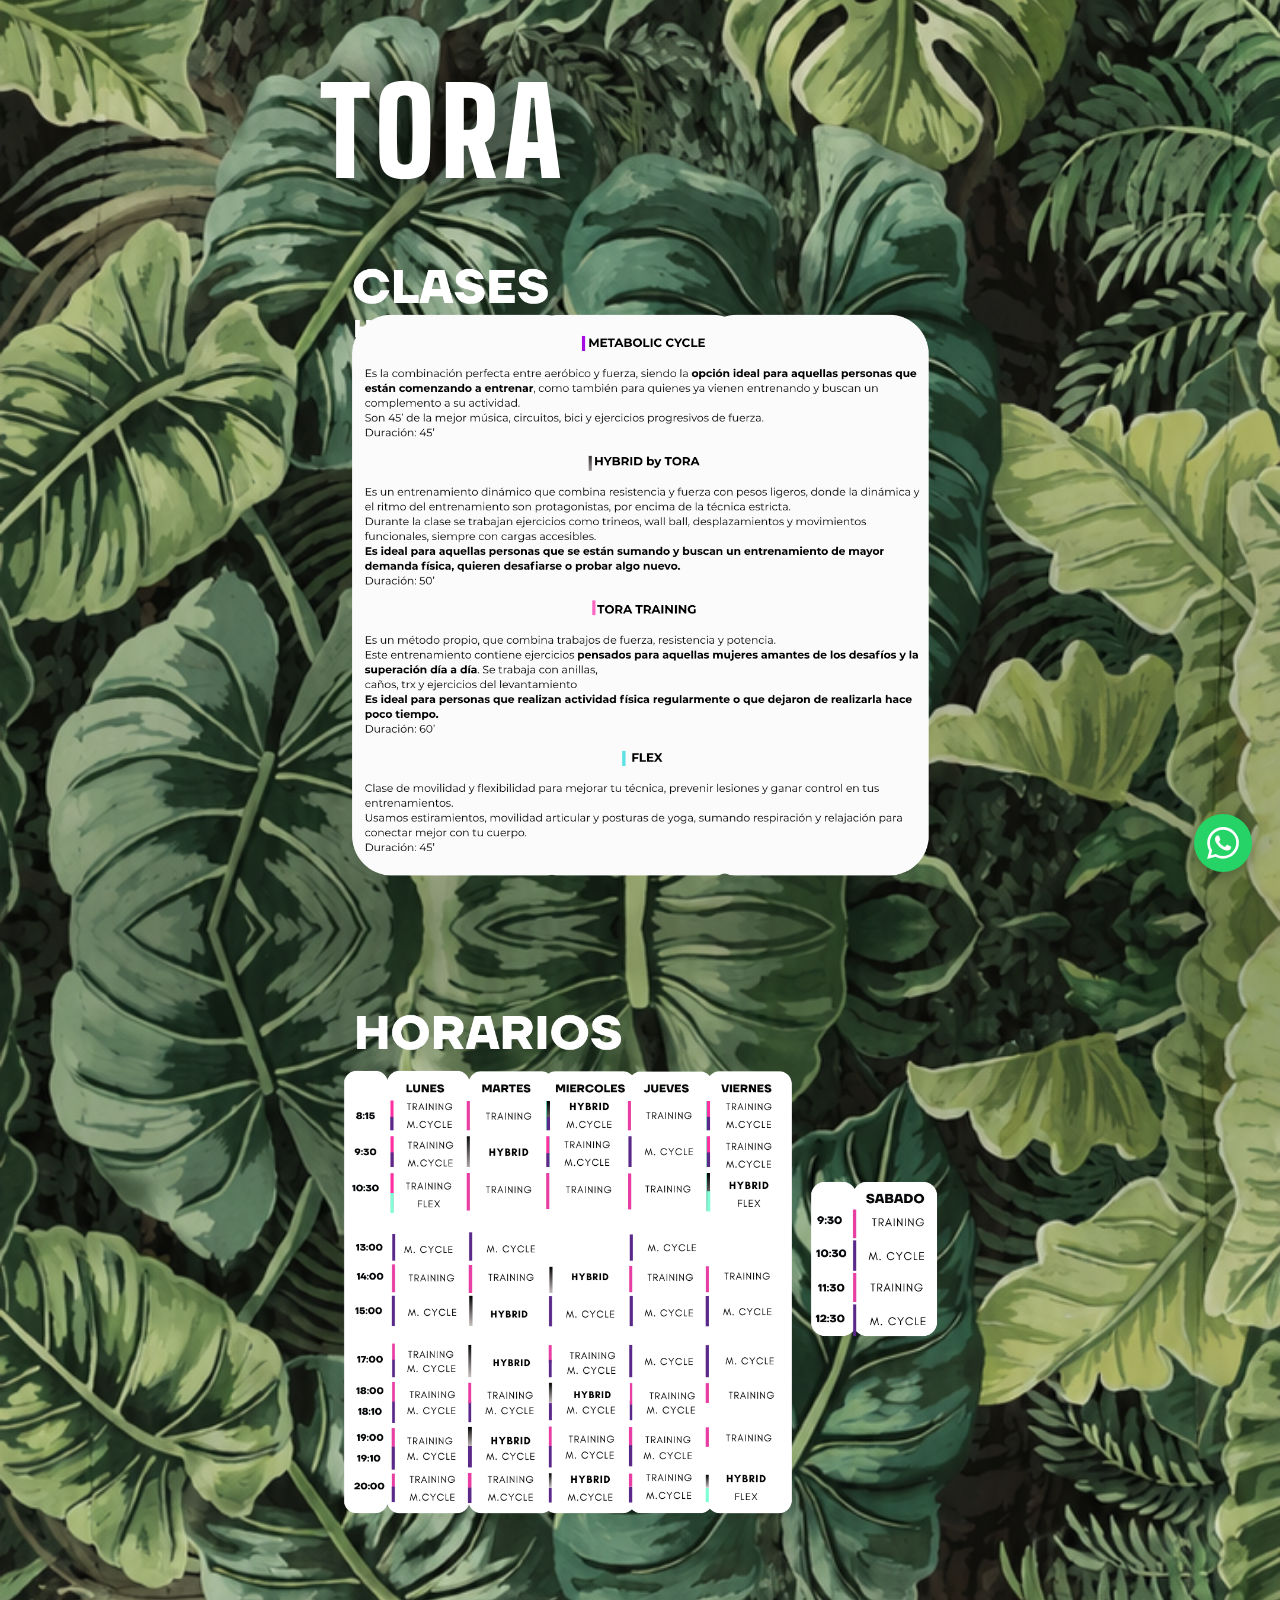
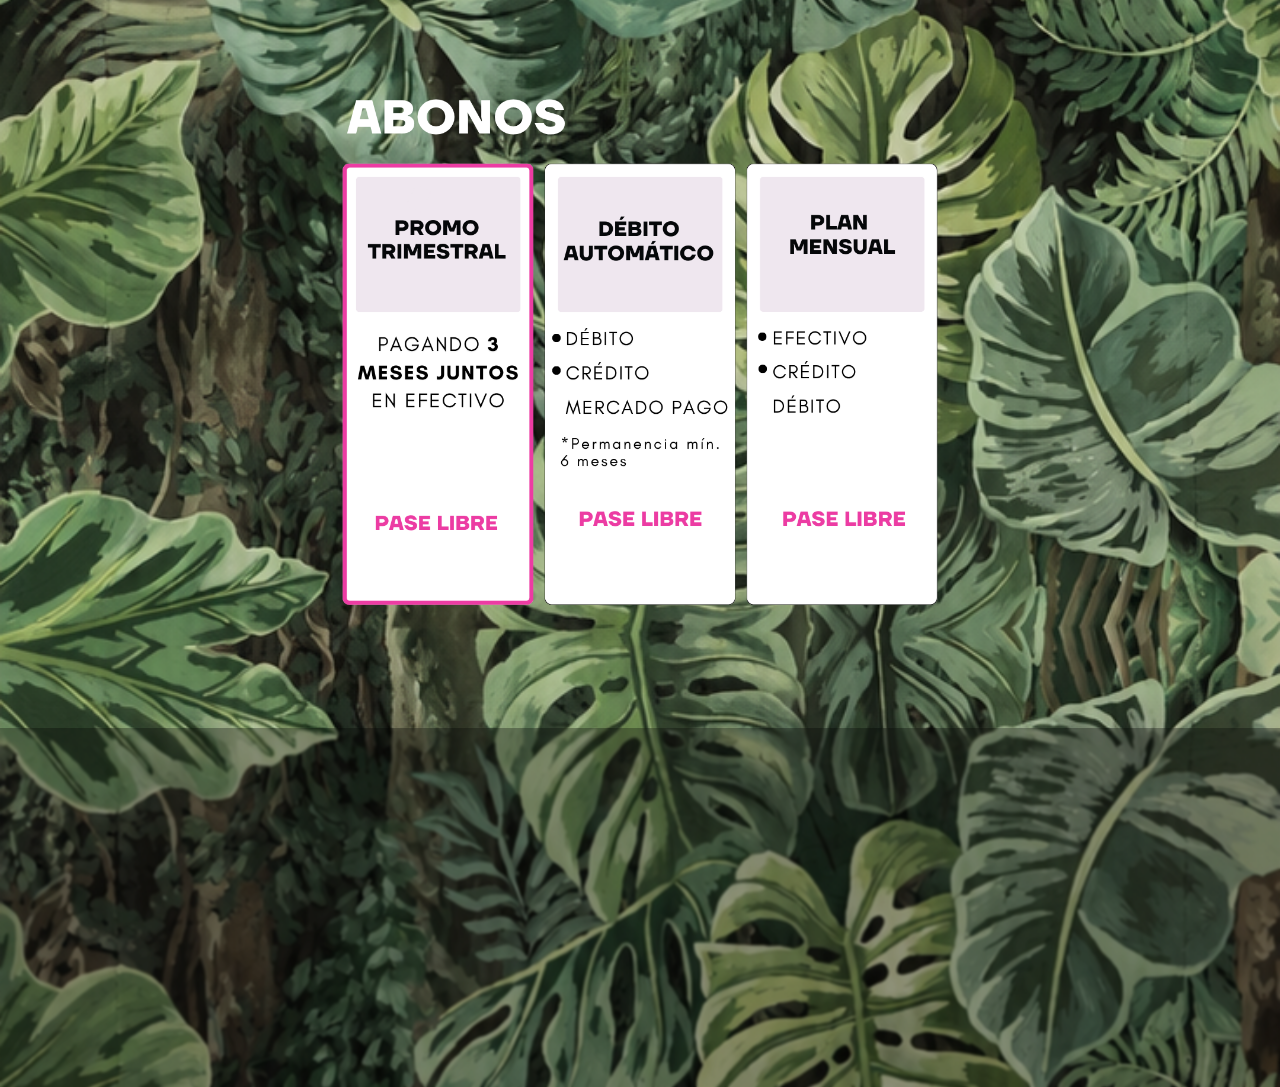
==== commit 1e1c3214: "style: alinea sección Seguinos a la izquierda en mobile Co-Authored-By: Claude Sonnet 4.6 <noreply@a" ====
--- a/index.html
+++ b/index.html
@@ -128,7 +128,7 @@
           </div>
 
           <!-- Redes -->
-          <div>
+          <div class="footer__social">
             <h4 class="footer__section-title">Seguinos</h4>
             <ul class="footer__list">
               <li>
--- a/styles.css
+++ b/styles.css
@@ -256,6 +256,14 @@
   .footer__contact a {
     font-size: 0.85rem;
   }
+
+  .footer__social {
+    text-align: left;
+  }
+
+  .footer__list {
+    justify-content: flex-start;
+  }
 }
 
 @media (min-width: 768px) {
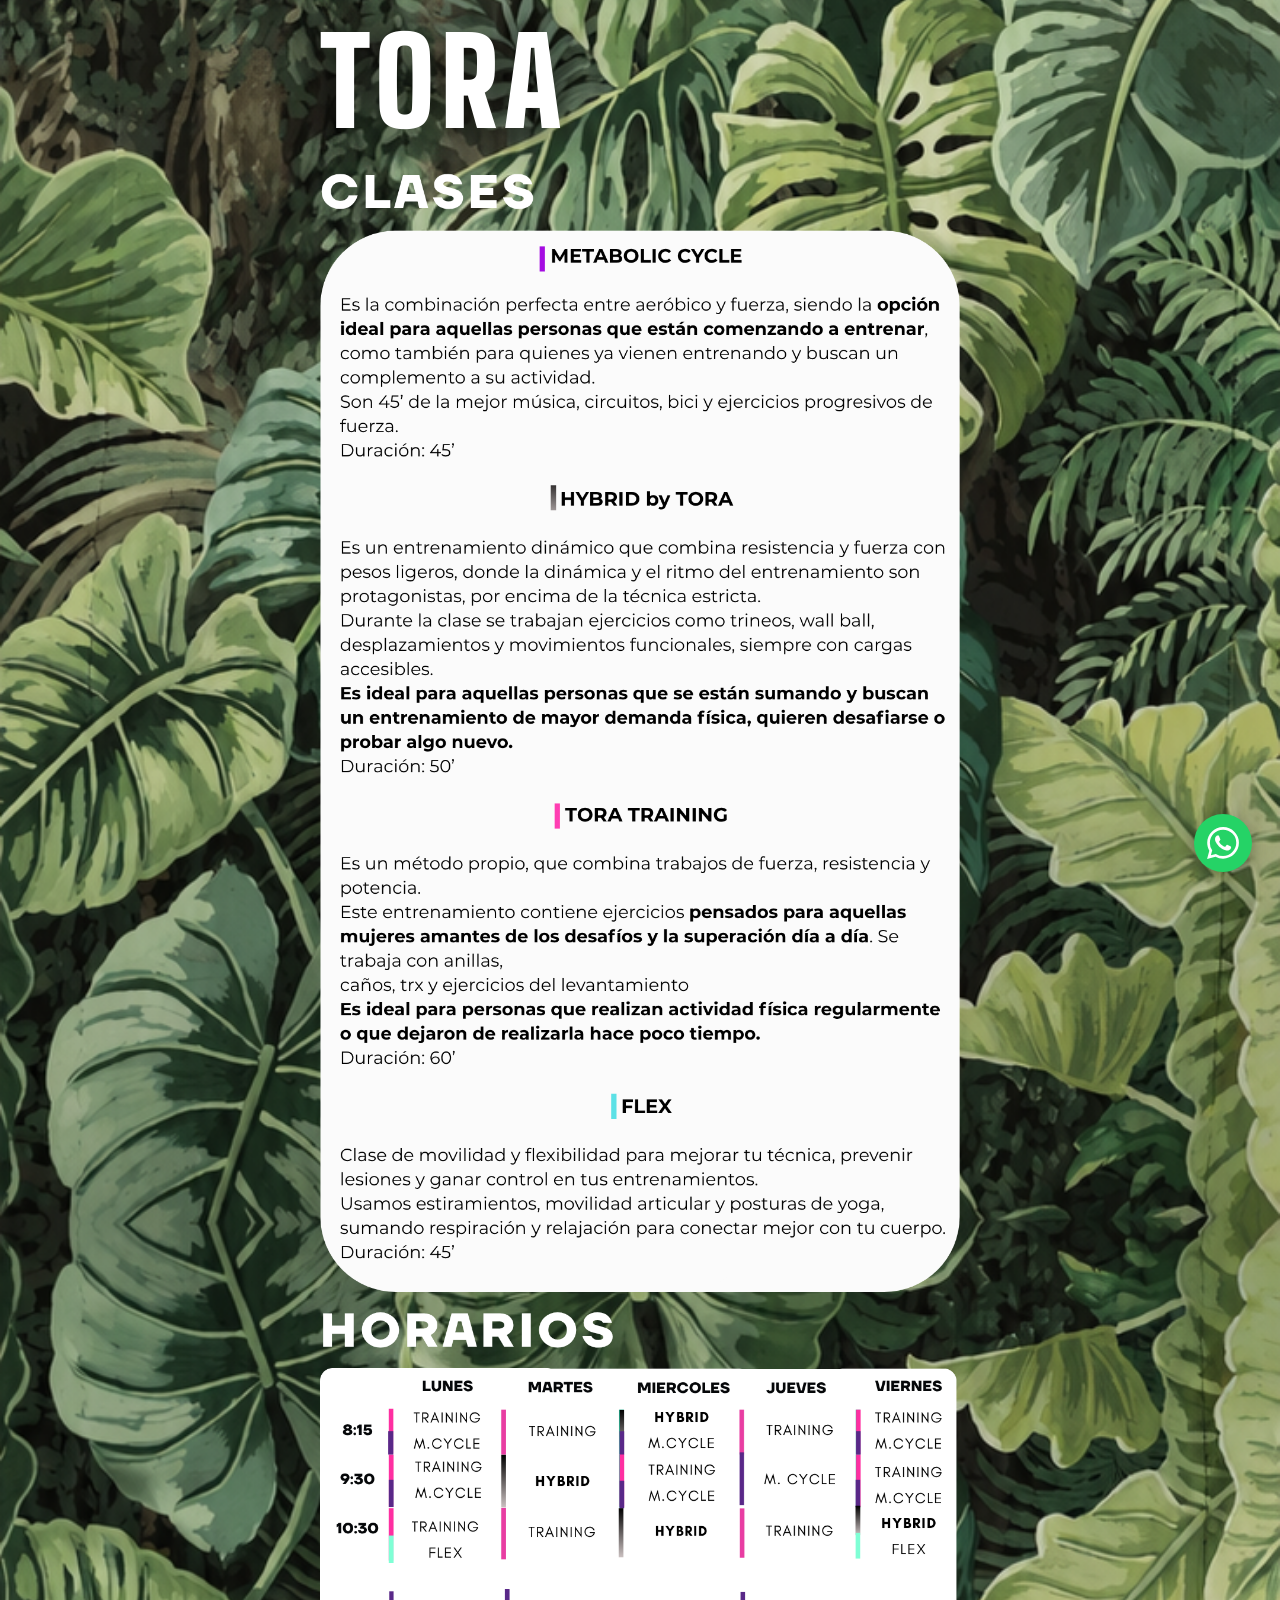
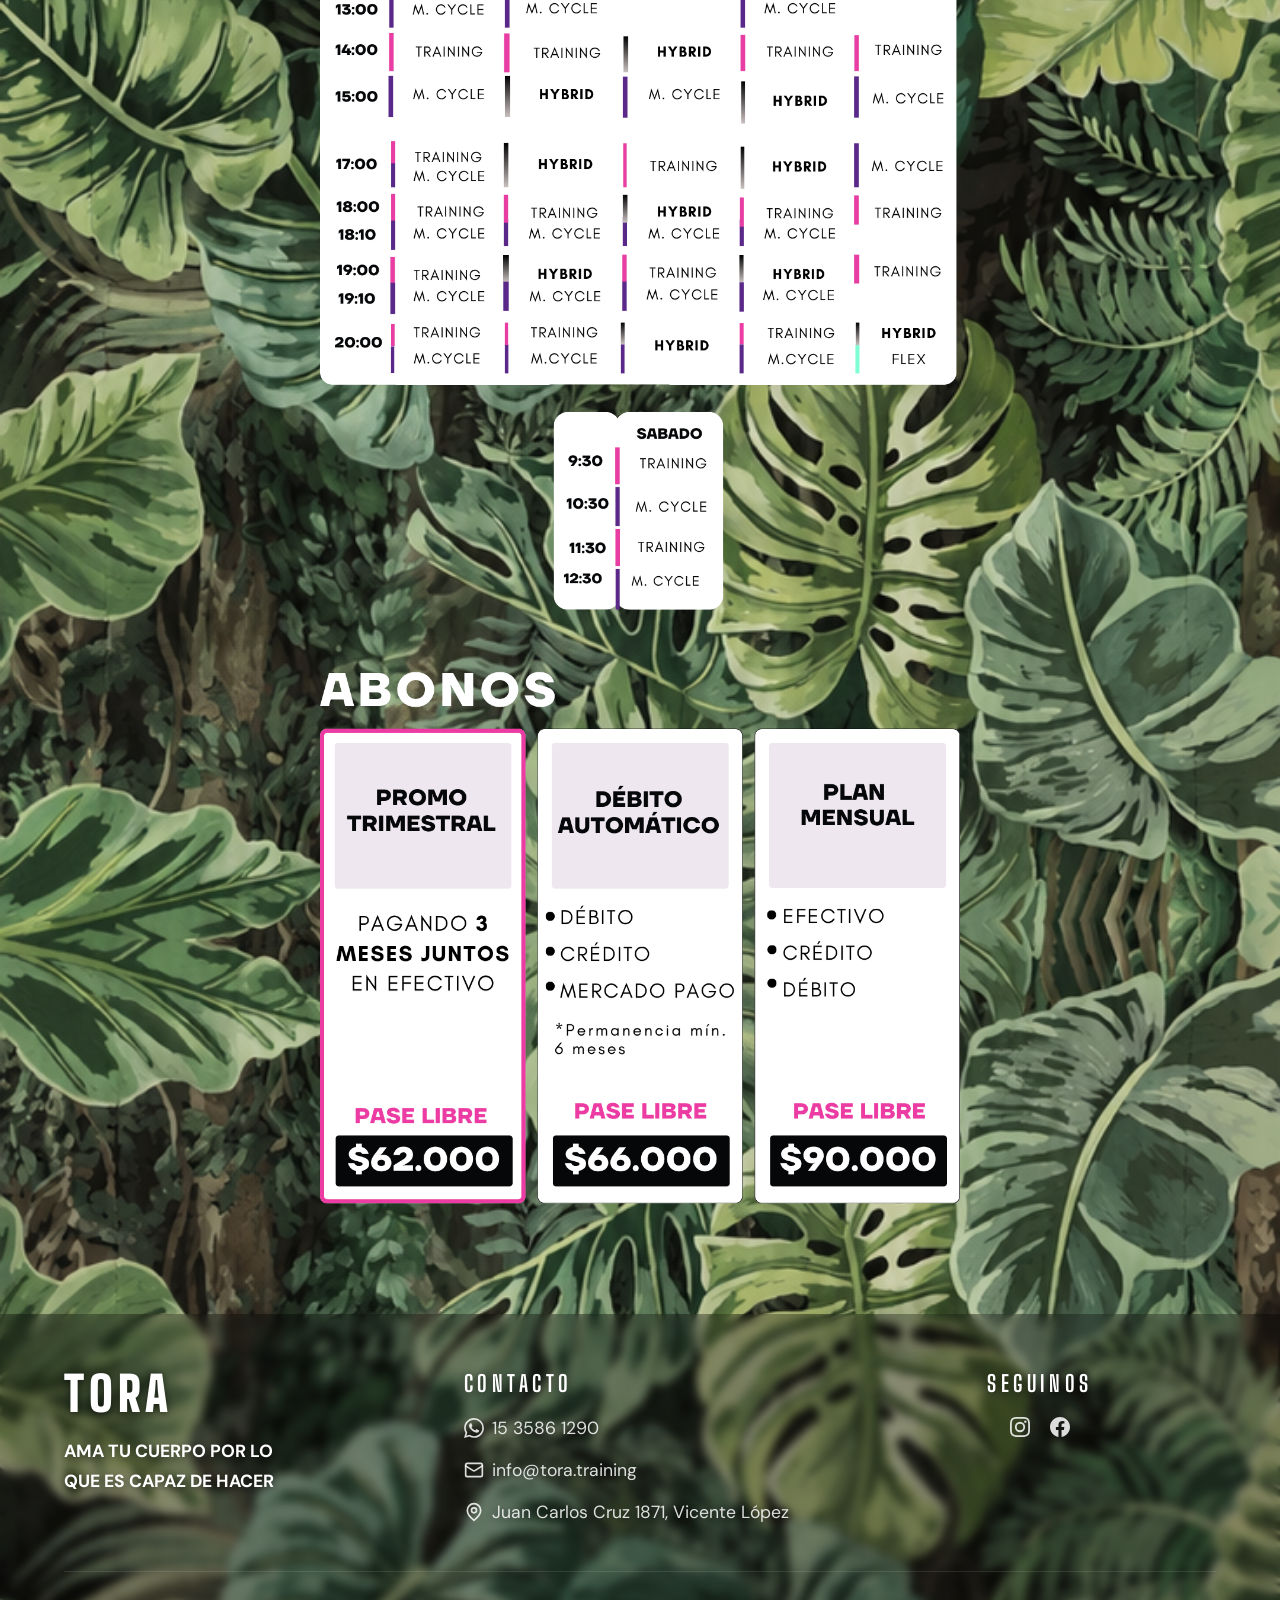
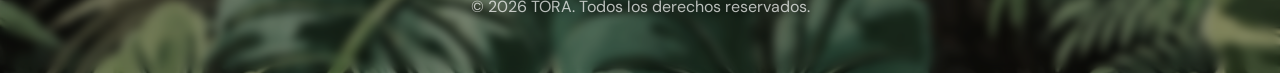
==== commit 63bf8ca2: "feat: agrega Open Graph meta tags y logo para compartir en redes Co-Authored-By: Claude Sonnet 4.6 <" ====
--- a/index.html
+++ b/index.html
@@ -3,6 +3,16 @@
   <head>
     <meta charset="UTF-8" />
     <meta name="viewport" content="width=device-width, initial-scale=1.0" />
+    <meta property="og:title" content="TORA Training — Vicente López" />
+    <meta
+      property="og:description"
+      content="Ama tu cuerpo por lo que es capaz de hacer."
+    />
+    <meta
+      property="og:image"
+      content="https://tora.training/assets/tora_logo.png"
+    />
+    <meta property="og:url" content="https://tora.training/" />
     <title>TORA</title>
     <link rel="stylesheet" href="styles.css" />
     <link rel="preconnect" href="https://fonts.googleapis.com" />
--- a/styles.css
+++ b/styles.css
@@ -24,11 +24,11 @@
 .page {
   max-width: 680px;
   margin: 0 auto;
-  padding: 60px 20px;
-  display: flex;
-  flex-direction: column;
-  align-items: center;
-  gap: 48px;
+  padding: 10px 20px;
+  display: flex;
+  flex-direction: column;
+  align-items: center;
+  gap: 12px;
 }
 
 /* ─── LOGO ─── */
@@ -40,7 +40,7 @@
 }
 
 .logo {
-  font-size: clamp(72px, 13vw, 120px);
+  font-size: clamp(60px, 13vw, 120px);
   font-weight: 900;
   letter-spacing: 6px;
   color: var(--white);
@@ -137,8 +137,8 @@
 /* ─── FOOTER ─── */
 .footer {
   background-color: rgba(0, 0, 0, 0.3);
-  backdrop-filter: blur(1px);
-  -webkit-backdrop-filter: blur(1px);
+  backdrop-filter: blur(5px);
+  -webkit-backdrop-filter: blur(5px);
   color: #fff;
   text-shadow: 0 2px 8px rgba(0, 0, 0, 0.6);
 }
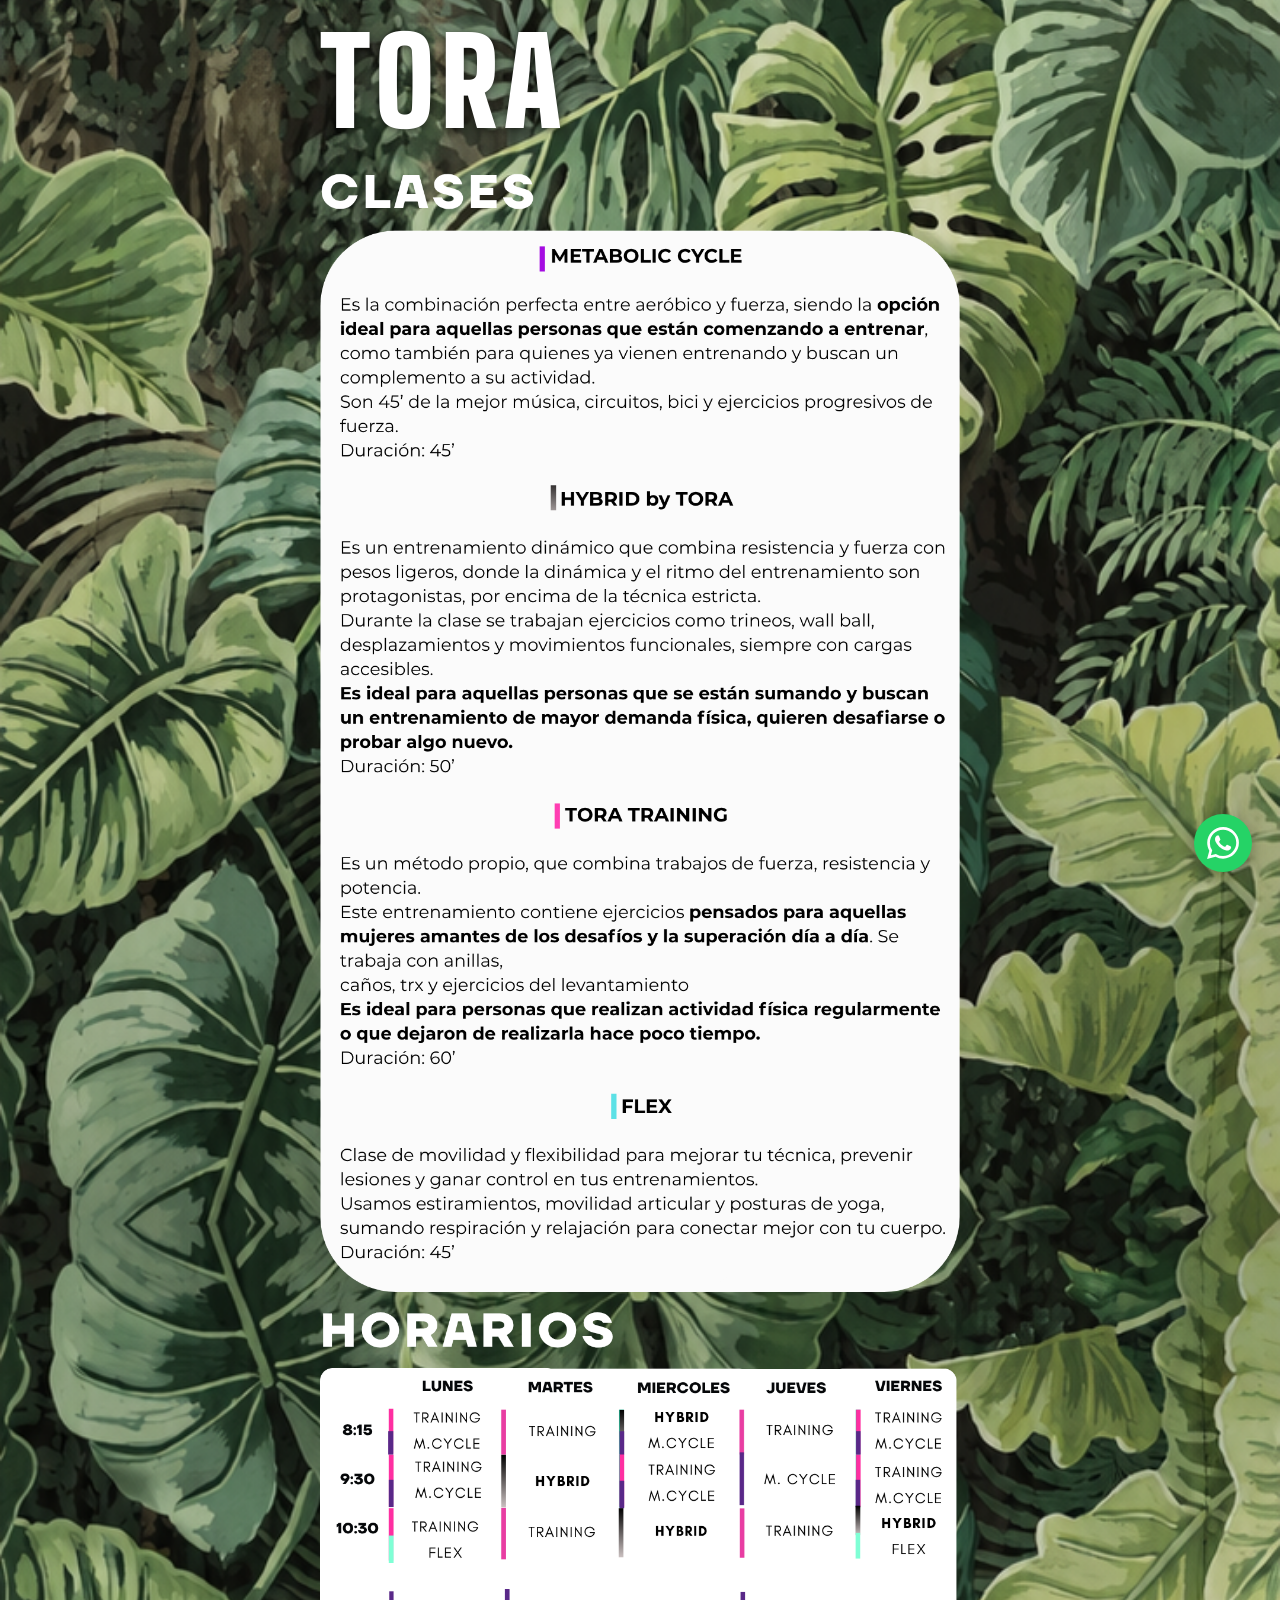
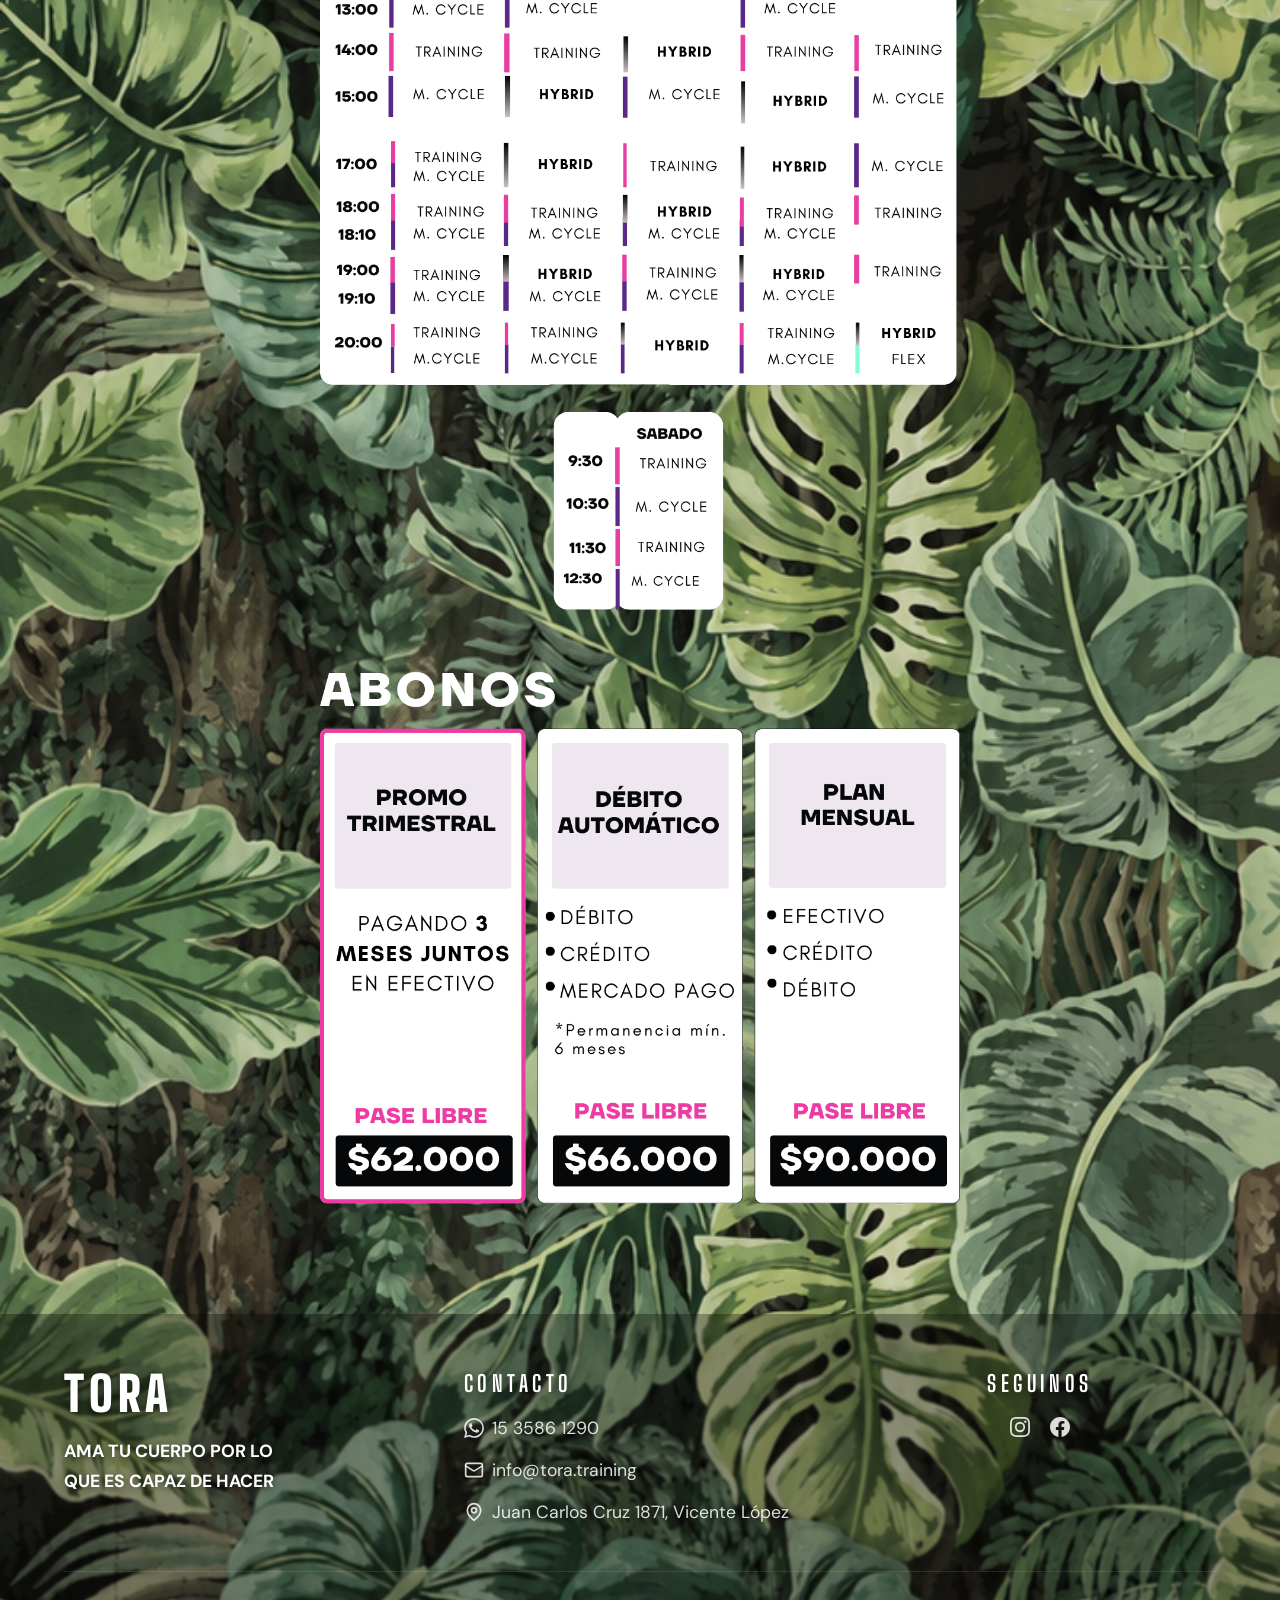
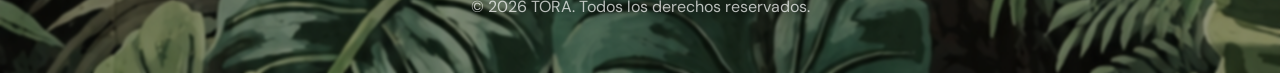
==== commit a4634f24: "feat: agrega navegación prev/next al lightbox de la página principal Co-Authored-By: Claude Sonnet 4" ====
--- a/index.html
+++ b/index.html
@@ -213,7 +213,9 @@
     <!-- LIGHTBOX -->
     <div class="lightbox" id="lightbox">
       <button class="lightbox__close" id="lb-close">&#x2715;</button>
+      <button class="lb-nav" id="lb-prev" aria-label="Anterior">&#8249;</button>
       <img class="lightbox__img" id="lb-img" alt="" />
+      <button class="lb-nav" id="lb-next" aria-label="Siguiente">&#8250;</button>
     </div>
 
     <a
--- a/styles.css
+++ b/styles.css
@@ -46,7 +46,7 @@
   color: var(--white);
   text-transform: uppercase;
   text-align: left;
-  text-shadow: 0 0 50px #000000;
+  text-shadow: 0 2px 8px rgba(0, 0, 0, 0.6);
 }
 
 /* ─── SECCIÓN ─── */
@@ -134,11 +134,44 @@
   opacity: 1;
 }
 
+.lb-nav {
+  position: absolute;
+  top: 50%;
+  transform: translateY(-50%);
+  background: none;
+  border: none;
+  color: #fff;
+  font-size: 48px;
+  line-height: 1;
+  cursor: pointer;
+  opacity: 0.7;
+  transition: opacity 0.15s;
+  padding: 0 16px;
+  user-select: none;
+}
+
+.lb-nav:hover {
+  opacity: 1;
+}
+
+.lb-nav:disabled {
+  opacity: 0.15;
+  cursor: default;
+}
+
+#lb-prev {
+  left: 8px;
+}
+
+#lb-next {
+  right: 8px;
+}
+
 /* ─── FOOTER ─── */
 .footer {
   background-color: rgba(0, 0, 0, 0.3);
-  backdrop-filter: blur(5px);
-  -webkit-backdrop-filter: blur(5px);
+  backdrop-filter: blur(1px);
+  -webkit-backdrop-filter: blur(1px);
   color: #fff;
   text-shadow: 0 2px 8px rgba(0, 0, 0, 0.6);
 }
